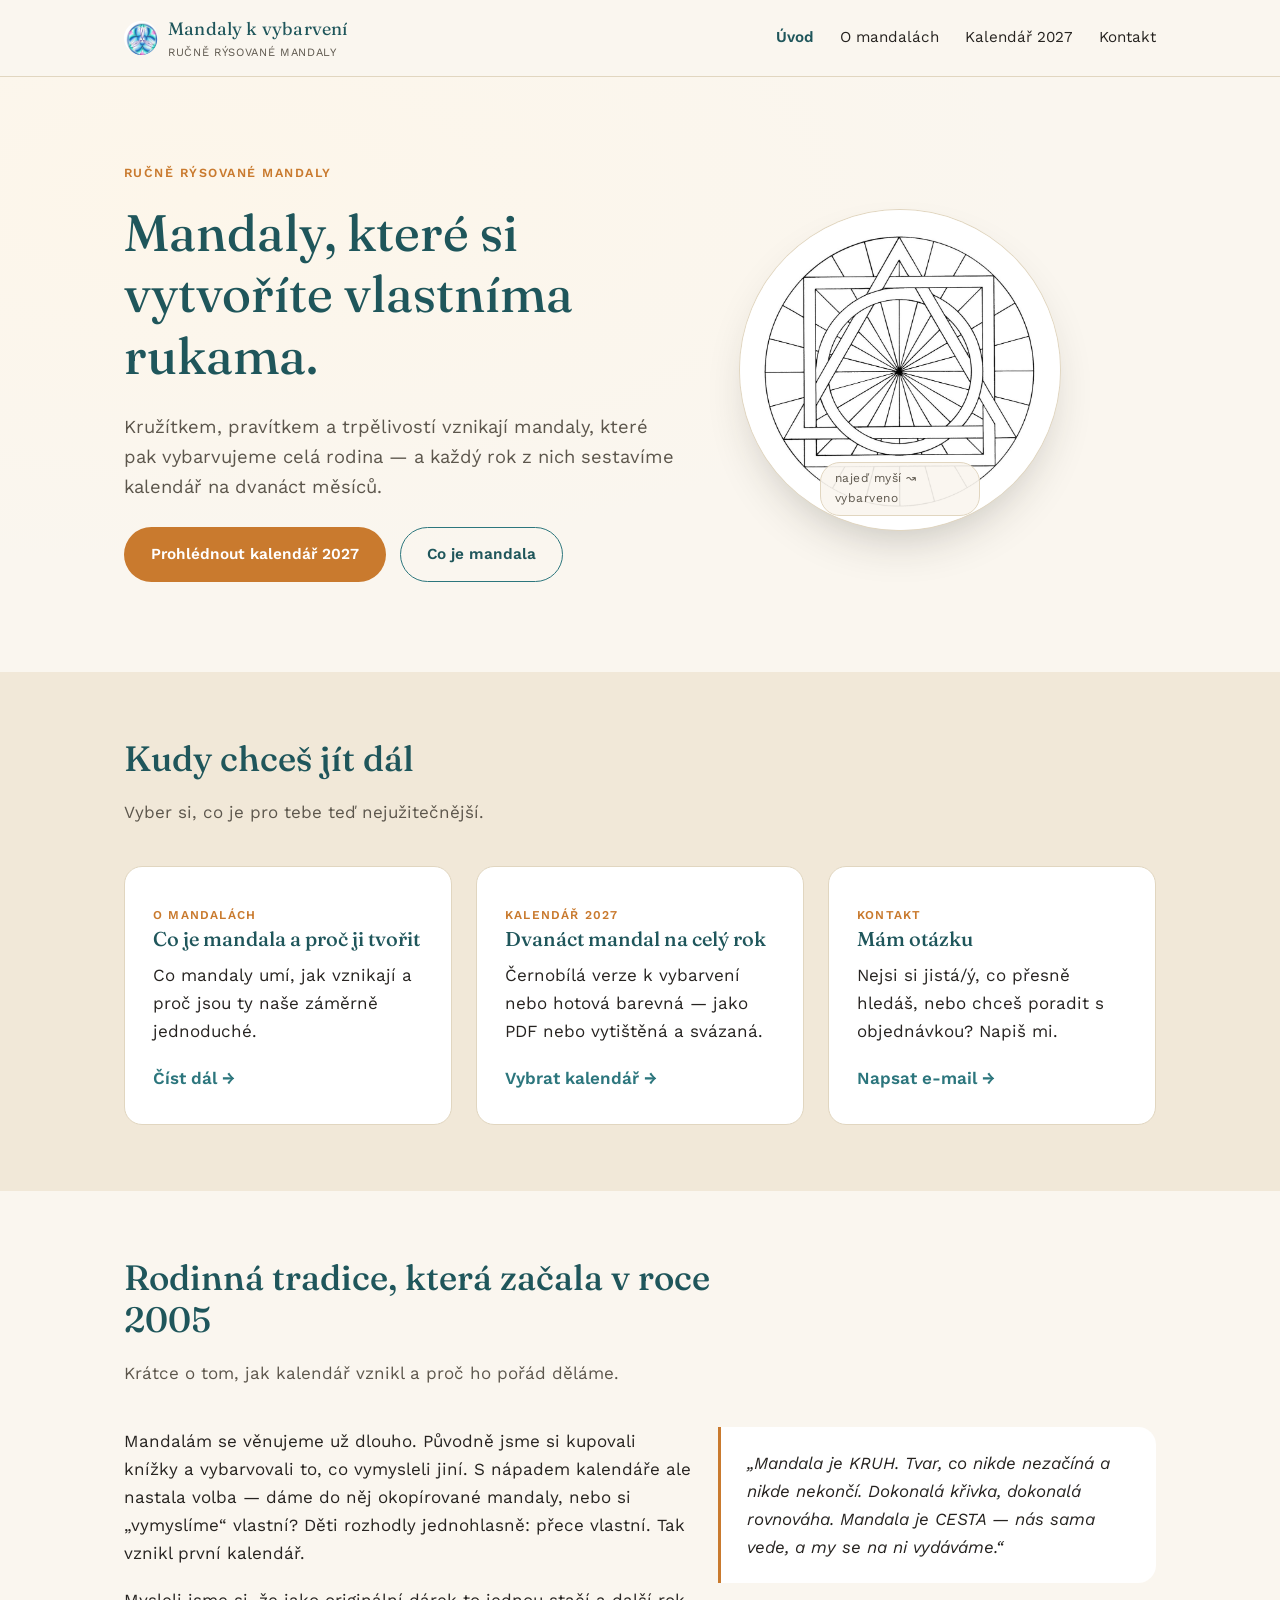
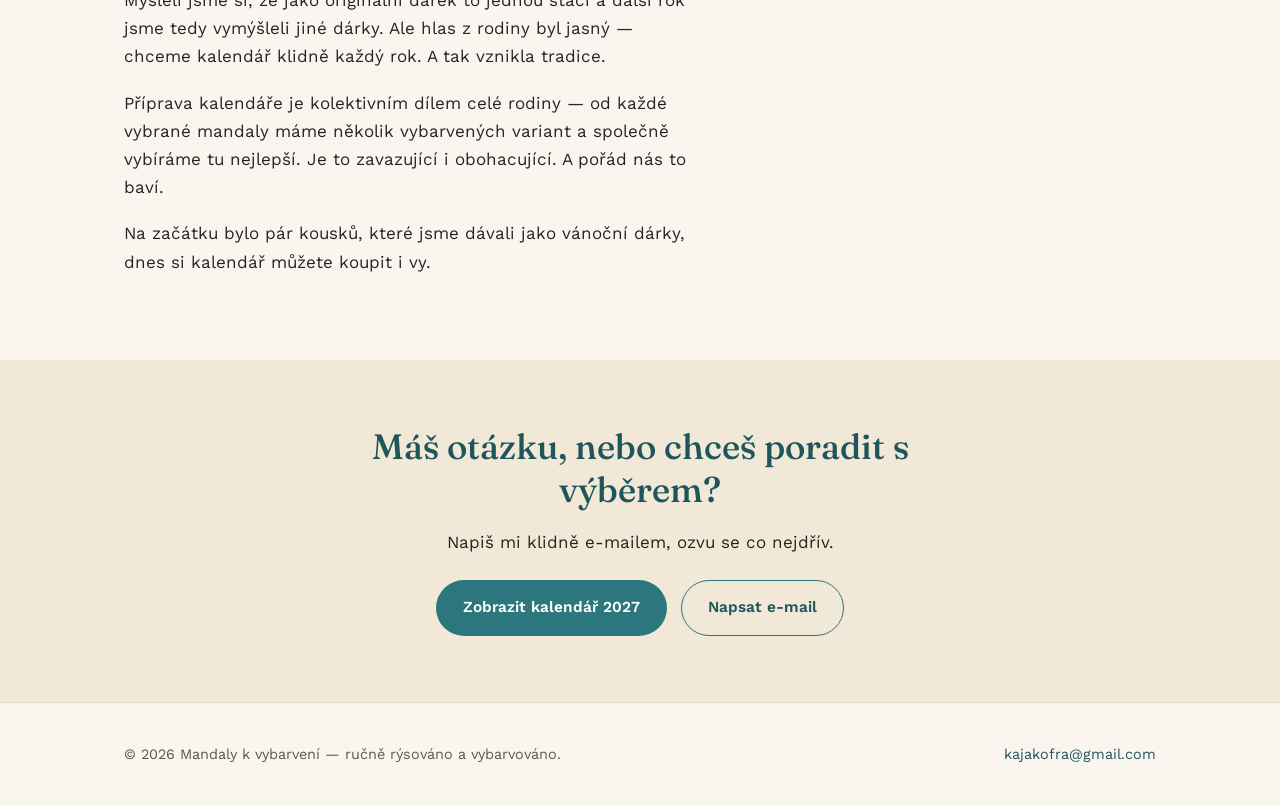
==== index.html @ c277483c "Nahradit logo skutečnou mandalou, upravit text Rodinné tradice Co-Authored-By: Claude Sonnet 5 <nore" ====
<!DOCTYPE html>
<html lang="cs">
<head>
<meta charset="UTF-8">
<meta name="viewport" content="width=device-width, initial-scale=1.0">
<title>Mandaly k vybarvení — ručně rýsované mandaly a kalendář 2027</title>
<meta name="description" content="Ručně rýsované mandaly k vybarvení a rodinný kalendář mandal na rok 2027 — černobílá verze k vybarvení nebo hotová barevná, jako PDF nebo vytištěná.">
<link rel="preconnect" href="https://fonts.googleapis.com">
<link rel="preconnect" href="https://fonts.gstatic.com" crossorigin>
<link href="https://fonts.googleapis.com/css2?family=Fraunces:opsz,wght@9..144,400;9..144,500;9..144,600&family=Work+Sans:wght@400;500;600&display=swap" rel="stylesheet">
<link rel="stylesheet" href="assets/style.css">
</head>
<body>

<header class="site-header">
  <div class="wrap">
    <a class="brand" href="index.html">
      <img class="mark" src="assets/logo-mark.jpg" alt="Mandaly k vybarvení — logo" width="34" height="34">
      <span>
        <span class="brand-name">Mandaly k vybarvení</span>
        <span class="brand-tagline">Ručně rýsované mandaly</span>
      </span>
    </a>
    <button class="nav-toggle" aria-label="Otevřít menu" onclick="document.querySelector('.main-nav').classList.toggle('open')">☰</button>
    <nav class="main-nav">
      <a href="index.html" class="current">Úvod</a>
      <a href="o-mandalach.html">O mandalách</a>
      <a href="kalendar.html">Kalendář 2027</a>
      <a href="index.html#kontakt">Kontakt</a>
    </nav>
  </div>
</header>

<section class="hero">
  <div class="wrap hero-flex">
    <div class="hero-inner">
      <span class="eyebrow">Ručně rýsované mandaly</span>
      <h1>Mandaly, které si vytvoříte vlastníma rukama.</h1>
      <p class="lede">Kružítkem, pravítkem a trpělivostí vznikají mandaly, které pak vybarvujeme celá rodina — a každý rok z nich sestavíme kalendář na dvanáct měsíců.</p>
      <div class="btn-row">
        <a class="btn btn-accent" href="kalendar.html">Prohlédnout kalendář 2027</a>
        <a class="btn btn-ghost" href="o-mandalach.html">Co je mandala</a>
      </div>
    </div>
    <div class="hero-photo">
      <div class="reveal" id="revealHero">
        <img class="bw" src="assets/kalendar/titulka-cernobily.jpg" alt="Mandala — k vybarvení">
        <img class="col" src="assets/kalendar/titulka-barevny.jpg" alt="Mandala — vybarvená">
        <div class="reveal-tag">najeď myší ↝ vybarveno</div>
      </div>
    </div>
  </div>
</section>

<section class="alt">
  <div class="wrap">
    <div class="section-head">
      <h2>Kudy chceš jít dál</h2>
      <p>Vyber si, co je pro tebe teď nejužitečnější.</p>
    </div>
    <div class="path-grid">
      <a class="path-card" href="o-mandalach.html">
        <span class="kicker">O mandalách</span>
        <h3>Co je mandala a proč ji tvořit</h3>
        <p>Co mandaly umí, jak vznikají a proč jsou ty naše záměrně jednoduché.</p>
        <span class="arrow">Číst dál →</span>
      </a>
      <a class="path-card" href="kalendar.html">
        <span class="kicker">Kalendář 2027</span>
        <h3>Dvanáct mandal na celý rok</h3>
        <p>Černobílá verze k vybarvení nebo hotová barevná — jako PDF nebo vytištěná a svázaná.</p>
        <span class="arrow">Vybrat kalendář →</span>
      </a>
      <a class="path-card" href="index.html#kontakt">
        <span class="kicker">Kontakt</span>
        <h3>Mám otázku</h3>
        <p>Nejsi si jistá/ý, co přesně hledáš, nebo chceš poradit s objednávkou? Napiš mi.</p>
        <span class="arrow">Napsat e-mail →</span>
      </a>
    </div>
  </div>
</section>

<section>
  <div class="wrap">
    <div class="section-head">
      <h2>Rodinná tradice, která začala v roce 2005</h2>
      <p>Krátce o tom, jak kalendář vznikl a proč ho pořád děláme.</p>
    </div>
    <div class="grid grid-wide">
      <div>
        <p>Mandalám se věnujeme už dlouho. Původně jsme si kupovali knížky a vybarvovali to, co vymysleli jiní. S nápadem kalendáře ale nastala volba — dáme do něj okopírované mandaly, nebo si „vymyslíme“ vlastní? Děti rozhodly jednohlasně: přece vlastní. Tak vznikl první kalendář.</p>
        <p>Mysleli jsme si, že jako originální dárek to jednou stačí a další rok jsme tedy vymýšleli jiné dárky. Ale hlas z rodiny byl jasný — chceme kalendář klidně každý rok. A tak vznikla tradice.</p>
        <p>Příprava kalendáře je kolektivním dílem celé rodiny — od každé vybrané mandaly máme několik vybarvených variant a společně vybíráme tu nejlepší. Je to zavazující i obohacující. A pořád nás to baví.</p>
        <p>Na začátku bylo pár kousků, které jsme dávali jako vánoční dárky, dnes si kalendář můžete koupit i vy.</p>
      </div>
      <div class="quote">
        <p>„Mandala je KRUH. Tvar, co nikde nezačíná a nikde nekončí. Dokonalá křivka, dokonalá rovnováha. Mandala je CESTA — nás sama vede, a my se na ni vydáváme.“</p>
      </div>
    </div>
  </div>
</section>

<section class="alt" id="kontakt">
  <div class="wrap" style="max-width:640px; text-align:center;">
    <h2>Máš otázku, nebo chceš poradit s výběrem?</h2>
    <p>Napiš mi klidně e-mailem, ozvu se co nejdřív.</p>
    <div class="btn-row" style="justify-content:center;">
      <a class="btn btn-primary" href="kalendar.html">Zobrazit kalendář 2027</a>
      <a class="btn btn-ghost" href="mailto:kajakofra@gmail.com?subject=Dotaz%20ke%20kalend%C3%A1%C5%99i%20mandal">Napsat e-mail</a>
    </div>
  </div>
</section>

<footer>
  <div class="wrap">
    <span>© <span id="year"></span> Mandaly k vybarvení — ručně rýsováno a vybarvováno.</span>
    <span><a href="mailto:kajakofra@gmail.com">kajakofra@gmail.com</a></span>
  </div>
</footer>

<script>
document.getElementById('year').textContent = new Date().getFullYear();
const reveal = document.getElementById('revealHero');
if (reveal) { reveal.addEventListener('click', () => reveal.classList.toggle('on')); }
</script>
</body>
</html>
---- assets/style.css ----
:root {
  --bg: #faf6ef;
  --bg-soft: #f1e8d8;
  --bg-card: #ffffff;
  --ink: #262320;
  --ink-soft: #5c564c;
  --ink-faint: #8a8271;
  --primary: #2c767d;
  --primary-dark: #1f565b;
  --accent: #c97a2e;
  --accent-soft: #ecd6b5;
  --line: #e1d6c0;
  --max: 1080px;
  --radius: 18px;
}

* { box-sizing: border-box; }

html { scroll-behavior: smooth; }

body {
  margin: 0;
  background: var(--bg);
  color: var(--ink);
  font-family: "Work Sans", -apple-system, BlinkMacSystemFont, "Segoe UI", sans-serif;
  font-size: 17px;
  line-height: 1.65;
}

h1, h2, h3, .serif {
  font-family: "Fraunces", Georgia, serif;
  font-weight: 500;
  color: var(--primary-dark);
  line-height: 1.2;
  margin: 0 0 0.5em;
}

h1 { font-size: clamp(2.1rem, 4vw, 3.2rem); font-weight: 460; }
h2 { font-size: clamp(1.6rem, 3vw, 2.2rem); }
h3 { font-size: 1.25rem; }

p { margin: 0 0 1.1em; }

a { color: var(--primary); }

.wrap {
  max-width: var(--max);
  margin: 0 auto;
  padding: 0 24px;
}

/* Header */
.site-header {
  position: sticky;
  top: 0;
  z-index: 50;
  background: var(--bg);
  border-bottom: 1px solid var(--line);
}

.site-header .wrap {
  display: flex;
  align-items: center;
  justify-content: space-between;
  padding-top: 14px;
  padding-bottom: 14px;
  gap: 20px;
}

.brand {
  display: flex;
  align-items: center;
  gap: 10px;
  text-decoration: none;
  color: var(--primary-dark);
}

.brand .mark {
  width: 34px; height: 34px; flex: none;
  border-radius: 50%;
  object-fit: cover;
  display: block;
}

.brand-name {
  font-family: "Fraunces", serif;
  font-size: 1.12rem;
  letter-spacing: 0.01em;
}

.brand-tagline {
  display: block;
  font-family: "Work Sans", sans-serif;
  font-size: 0.7rem;
  letter-spacing: 0.06em;
  text-transform: uppercase;
  color: var(--ink-soft);
}

nav.main-nav { display: flex; align-items: center; gap: 26px; }

nav.main-nav a {
  text-decoration: none;
  color: var(--ink);
  font-size: 0.95rem;
}

nav.main-nav a.current { color: var(--primary-dark); font-weight: 600; }

.nav-toggle {
  display: none;
  background: none;
  border: none;
  font-size: 1.6rem;
  color: var(--primary-dark);
  cursor: pointer;
}

@media (max-width: 760px) {
  nav.main-nav {
    position: fixed;
    top: 0; left: 0; right: 0; bottom: 0;
    background: var(--bg);
    flex-direction: column;
    align-items: flex-start;
    padding: 96px 24px 24px;
    gap: 20px;
    visibility: hidden;
    opacity: 0;
    transition: opacity 0.2s ease;
    border-bottom: 1px solid var(--line);
  }
  nav.main-nav.open { visibility: visible; opacity: 1; }
  .nav-toggle { display: block; }
}

/* Buttons */
.btn {
  display: inline-block;
  padding: 14px 26px;
  border-radius: 999px;
  text-decoration: none;
  font-size: 0.96rem;
  font-weight: 600;
  transition: transform 0.15s ease, box-shadow 0.15s ease, background 0.15s ease;
  border: 1px solid transparent;
  text-align: center;
}

.btn:hover { transform: translateY(-1px); }

.btn-primary { background: var(--primary); color: #fff; }
.btn-primary:hover { background: var(--primary-dark); }

.btn-accent { background: var(--accent); color: #fff; }
.btn-accent:hover { background: #a9611f; }

.btn-ghost {
  background: transparent;
  border-color: var(--primary);
  color: var(--primary-dark);
}

.btn-row { display: flex; flex-wrap: wrap; gap: 14px; margin-top: 24px; }

.btn-small { padding: 9px 18px; font-size: 0.85rem; }

/* Hero */
.hero {
  position: relative;
  padding: 80px 0 90px;
  overflow: hidden;
  background: radial-gradient(ellipse at 15% 20%, #fdf6ea 0%, var(--bg) 55%);
}

.hero-flex {
  position: relative;
  display: flex;
  align-items: center;
  gap: 56px;
}

.hero-inner { flex: 1 1 480px; max-width: 560px; }

.hero-photo { flex: 0 0 auto; width: 320px; }

@media (max-width: 860px) {
  .hero-flex { flex-direction: column-reverse; gap: 36px; }
  .hero-inner { max-width: 100%; }
  .hero-photo { width: 240px; }
}

/* reveal circle: hover swaps black-and-white for colored */
.reveal {
  position: relative;
  aspect-ratio: 1 / 1;
  border-radius: 50%;
  overflow: hidden;
  box-shadow: 0 0 0 1px var(--line), 0 22px 50px -20px rgba(38, 35, 31, 0.3);
  cursor: pointer;
}

.reveal img {
  width: 100%; height: 100%; object-fit: cover;
  position: absolute; inset: 0;
}

.reveal .bw { opacity: 1; transition: opacity 0.7s ease; }
.reveal .col { opacity: 0; transition: opacity 0.7s ease; }
.reveal:hover .bw, .reveal.on .bw { opacity: 0; }
.reveal:hover .col, .reveal.on .col { opacity: 1; }

.reveal-tag {
  position: absolute; bottom: 14px; left: 50%; transform: translateX(-50%);
  background: rgba(250, 246, 239, 0.9);
  border: 1px solid var(--line); border-radius: 20px;
  padding: 6px 14px; font-size: 0.75rem;
  letter-spacing: 0.04em; color: var(--ink-soft);
  pointer-events: none;
}

.eyebrow {
  display: inline-block;
  font-size: 0.78rem;
  letter-spacing: 0.12em;
  text-transform: uppercase;
  color: var(--accent);
  font-weight: 600;
  margin-bottom: 18px;
}

.lede { font-size: 1.15rem; color: var(--ink-soft); max-width: 560px; }

/* Sections */
section { padding: 66px 0; }
section.alt { background: var(--bg-soft); }
.section-head { max-width: 640px; margin-bottom: 40px; }
.section-head p { color: var(--ink-soft); }

hr.rule { border: 0; border-top: 1px solid var(--line); margin: 0; }

/* Cards / grid */
.grid {
  display: grid;
  gap: 24px;
  grid-template-columns: repeat(auto-fit, minmax(230px, 1fr));
}

.card {
  background: var(--bg-card);
  border: 1px solid var(--line);
  border-radius: var(--radius);
  padding: 28px;
}

.card h3 { margin-bottom: 10px; }
.card p:last-child { margin-bottom: 0; }

.grid-2 { grid-template-columns: 1fr 1fr; }
.grid-3 { grid-template-columns: 1fr 1fr 1fr; }
.grid-wide { grid-template-columns: 1.3fr 1fr; align-items: start; }
.grid-story { grid-template-columns: 220px 1fr; gap: 48px; }

@media (max-width: 700px) {
  .grid-2, .grid-3, .grid-wide, .grid-story { grid-template-columns: 1fr; }
}

/* Quotes */
.quote {
  background: var(--bg-card);
  border-left: 3px solid var(--accent);
  border-radius: 0 var(--radius) var(--radius) 0;
  padding: 22px 26px;
}

.quote p { font-style: italic; color: var(--ink); margin-bottom: 0; }

.quote-strip {
  display: grid;
  gap: 18px;
  grid-template-columns: repeat(auto-fit, minmax(240px, 1fr));
}

/* Nav / path cards on landing */
.path-grid {
  display: grid;
  gap: 24px;
  grid-template-columns: repeat(auto-fit, minmax(250px, 1fr));
}

.path-card {
  display: block;
  text-decoration: none;
  color: inherit;
  background: var(--bg-card);
  border: 1px solid var(--line);
  border-radius: var(--radius);
  padding: 32px 28px;
  transition: box-shadow 0.2s ease, transform 0.2s ease;
}

.path-card:hover {
  box-shadow: 0 12px 30px rgba(38, 74, 74, 0.1);
  transform: translateY(-3px);
}

.path-card .kicker {
  font-size: 0.75rem;
  letter-spacing: 0.1em;
  text-transform: uppercase;
  color: var(--accent);
  font-weight: 600;
}

.path-card .arrow { color: var(--primary); font-weight: 600; }

/* Mandala image gallery */
.gallery {
  display: grid;
  gap: 20px;
  grid-template-columns: repeat(auto-fit, minmax(180px, 1fr));
}

.gallery img {
  width: 100%;
  aspect-ratio: 1 / 1;
  object-fit: cover;
  border-radius: var(--radius);
  border: 1px solid var(--line);
  background: #fff;
  display: block;
}

/* Filmstrip: 12-month thumbnail grid */
.filmstrip-head {
  display: flex; justify-content: space-between; align-items: baseline;
  margin-bottom: 22px; flex-wrap: wrap; gap: 8px;
}

.filmstrip {
  display: grid;
  grid-template-columns: repeat(6, 1fr);
  gap: 14px;
}

@media (max-width: 860px) { .filmstrip { grid-template-columns: repeat(3, 1fr); } }
@media (max-width: 500px) { .filmstrip { grid-template-columns: repeat(2, 1fr); } }

.film-card {
  background: var(--bg-card);
  border: 1px solid var(--line);
  border-radius: 8px;
  overflow: hidden;
}

.film-card img {
  width: 100%;
  aspect-ratio: 1 / 1;
  object-fit: cover;
  object-position: top;
  display: block;
}

.film-cap {
  display: flex; justify-content: space-between;
  padding: 8px 10px; font-size: 0.72rem;
  color: var(--ink-soft); letter-spacing: 0.02em;
}

/* Product / pricing cards */
.products {
  display: grid;
  gap: 20px;
  grid-template-columns: repeat(auto-fit, minmax(260px, 1fr));
}

.product-card {
  background: var(--bg-card);
  border: 1px solid var(--line);
  border-radius: var(--radius);
  padding: 26px 26px 24px;
  display: flex; flex-direction: column; gap: 14px;
}

.product-top { display: flex; justify-content: space-between; align-items: flex-start; gap: 10px; }

.tag {
  font-size: 0.68rem; letter-spacing: 0.06em; text-transform: uppercase;
  padding: 4px 10px; border-radius: 20px; white-space: nowrap;
  background: rgba(44, 118, 125, 0.12); color: var(--primary-dark);
  font-weight: 600;
}

.product-card .desc { color: var(--ink-soft); font-size: 0.92rem; flex: 1; }

.priceline {
  display: flex; align-items: baseline; gap: 8px;
  padding-top: 10px; border-top: 1px solid var(--line);
}

.priceline .price { font-size: 1.5rem; font-family: "Fraunces", serif; color: var(--ink); }
.priceline .priceunit { font-size: 0.78rem; color: var(--ink-faint); }

.btn-pair { display: flex; flex-direction: column; gap: 8px; }
.btn-pair .btn {
  display: flex; flex-direction: column; align-items: flex-start; gap: 2px;
  padding: 10px 18px; border-radius: 12px;
}
.btn-sub { font-size: 0.72rem; font-weight: 400; opacity: 0.85; }

/* Steps */
.steps {
  display: grid;
  grid-template-columns: repeat(3, 1fr);
  gap: 24px;
}

@media (max-width: 760px) { .steps { grid-template-columns: 1fr; } }

.step { border-top: 2px solid var(--primary); padding-top: 14px; }
.step .stepnum { font-size: 0.8rem; color: var(--primary); margin-bottom: 8px; font-weight: 600; letter-spacing: 0.04em; }
.step h4 { font-family: "Fraunces", serif; font-weight: 500; font-size: 1.1rem; margin-bottom: 6px; color: var(--primary-dark); }
.step p { color: var(--ink-soft); font-size: 0.92rem; margin: 0; }

/* FAQ */
.faq-item { border-bottom: 1px solid var(--line); }
.faq-item summary {
  width: 100%; list-style: none; cursor: pointer;
  padding: 18px 0; display: flex; justify-content: space-between; align-items: center; gap: 16px;
  font-family: "Work Sans", sans-serif; font-size: 1rem; font-weight: 600; color: var(--ink);
}
.faq-item summary::-webkit-details-marker { display: none; }
.faq-item .plus { color: var(--primary); font-size: 1.2rem; flex: none; transition: transform 0.2s ease; }
.faq-item[open] .plus { transform: rotate(45deg); }
.faq-a { padding: 0 0 20px; color: var(--ink-soft); font-size: 0.92rem; max-width: 64ch; }

/* Footer */
footer {
  border-top: 1px solid var(--line);
  padding: 40px 0;
  color: var(--ink-soft);
  font-size: 0.9rem;
}

footer .wrap {
  display: flex;
  flex-wrap: wrap;
  gap: 16px;
  justify-content: space-between;
  align-items: center;
}

footer a { color: var(--primary-dark); text-decoration: none; }
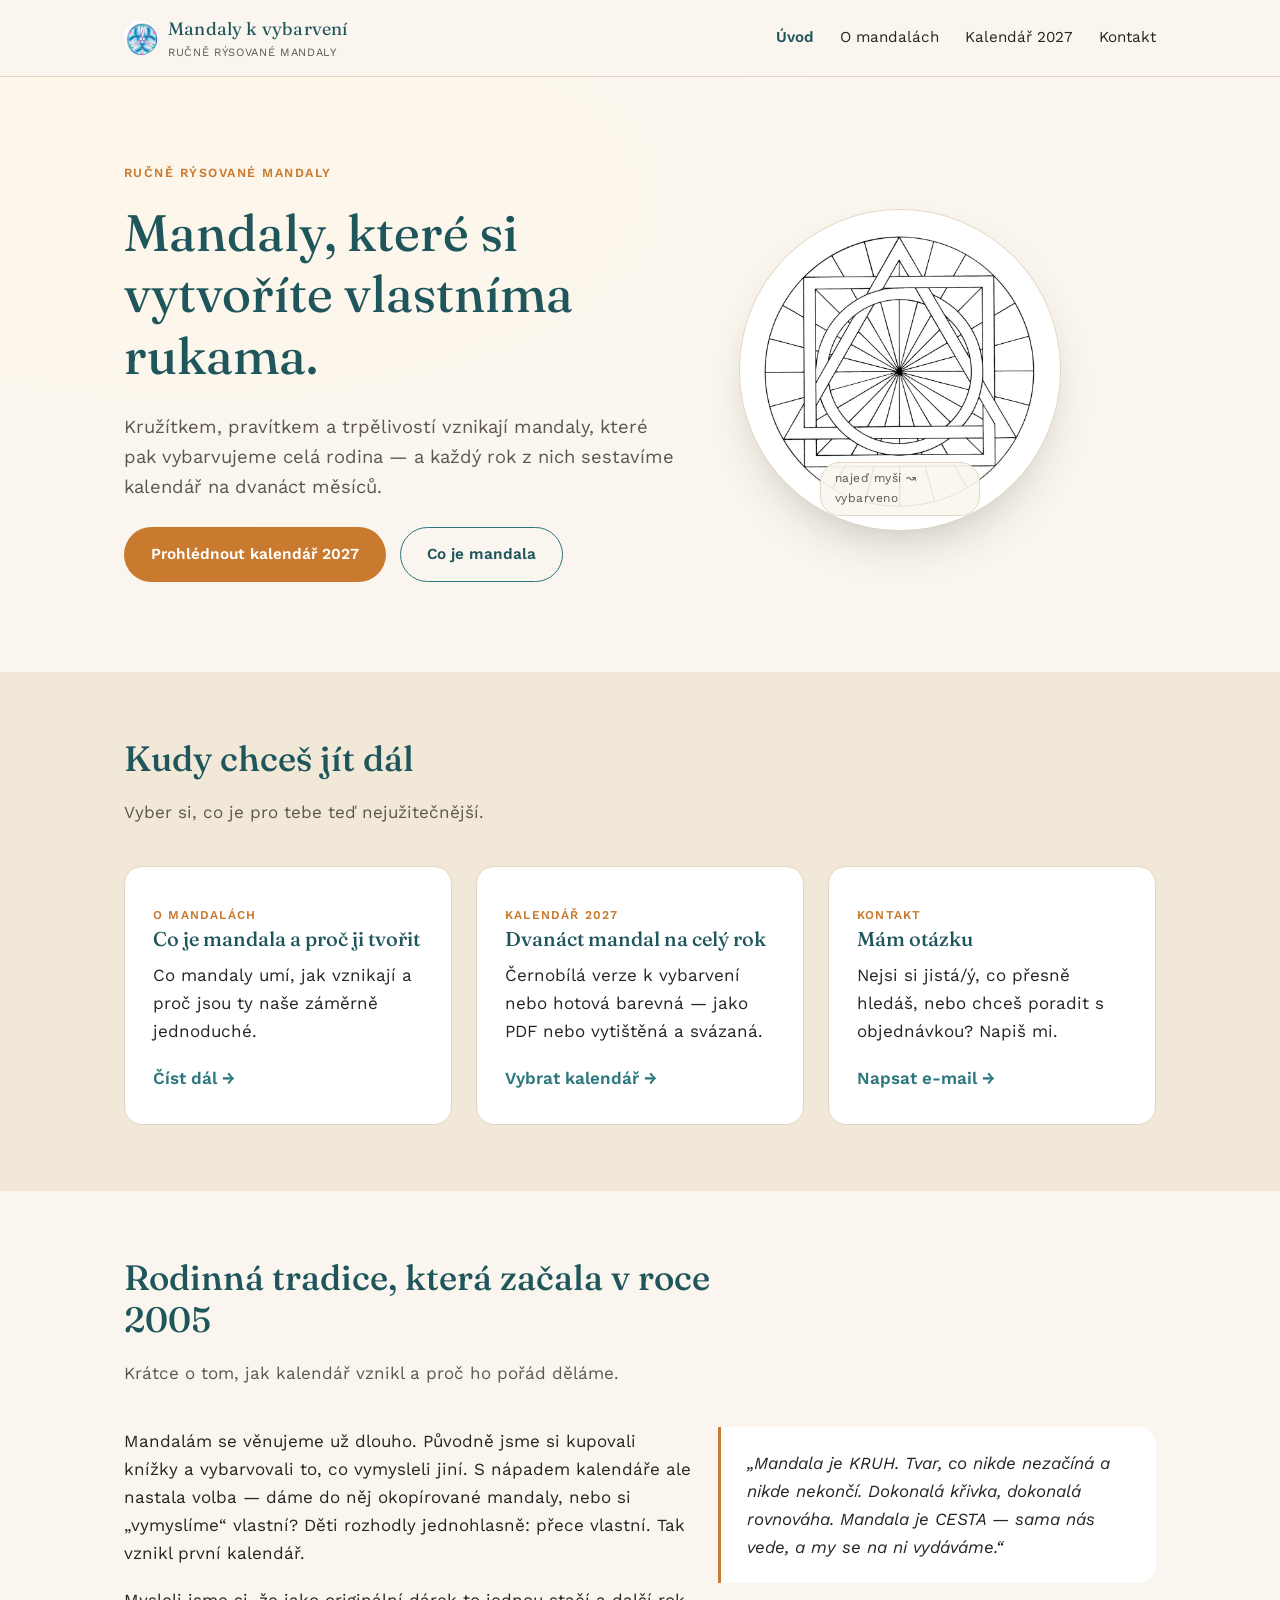
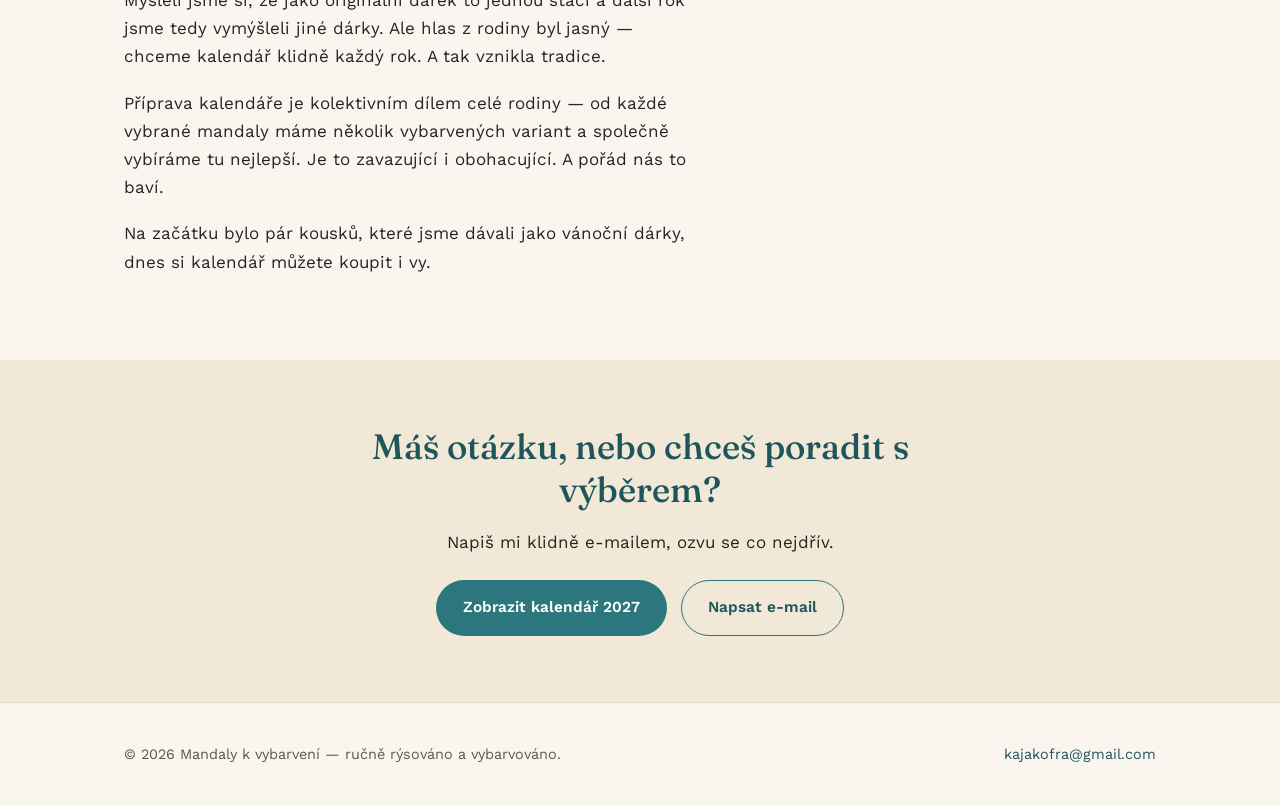
==== commit b1b7a15e: "Drobné textové úpravy: pořadí slov v citátu, formulace o dětech Co-Authored-By: Claude Sonnet 5 <nor" ====
--- a/index.html
+++ b/index.html
@@ -95,7 +95,7 @@
         <p>Na začátku bylo pár kousků, které jsme dávali jako vánoční dárky, dnes si kalendář můžete koupit i vy.</p>
       </div>
       <div class="quote">
-        <p>„Mandala je KRUH. Tvar, co nikde nezačíná a nikde nekončí. Dokonalá křivka, dokonalá rovnováha. Mandala je CESTA — nás sama vede, a my se na ni vydáváme.“</p>
+        <p>„Mandala je KRUH. Tvar, co nikde nezačíná a nikde nekončí. Dokonalá křivka, dokonalá rovnováha. Mandala je CESTA — sama nás vede, a my se na ni vydáváme.“</p>
       </div>
     </div>
   </div>
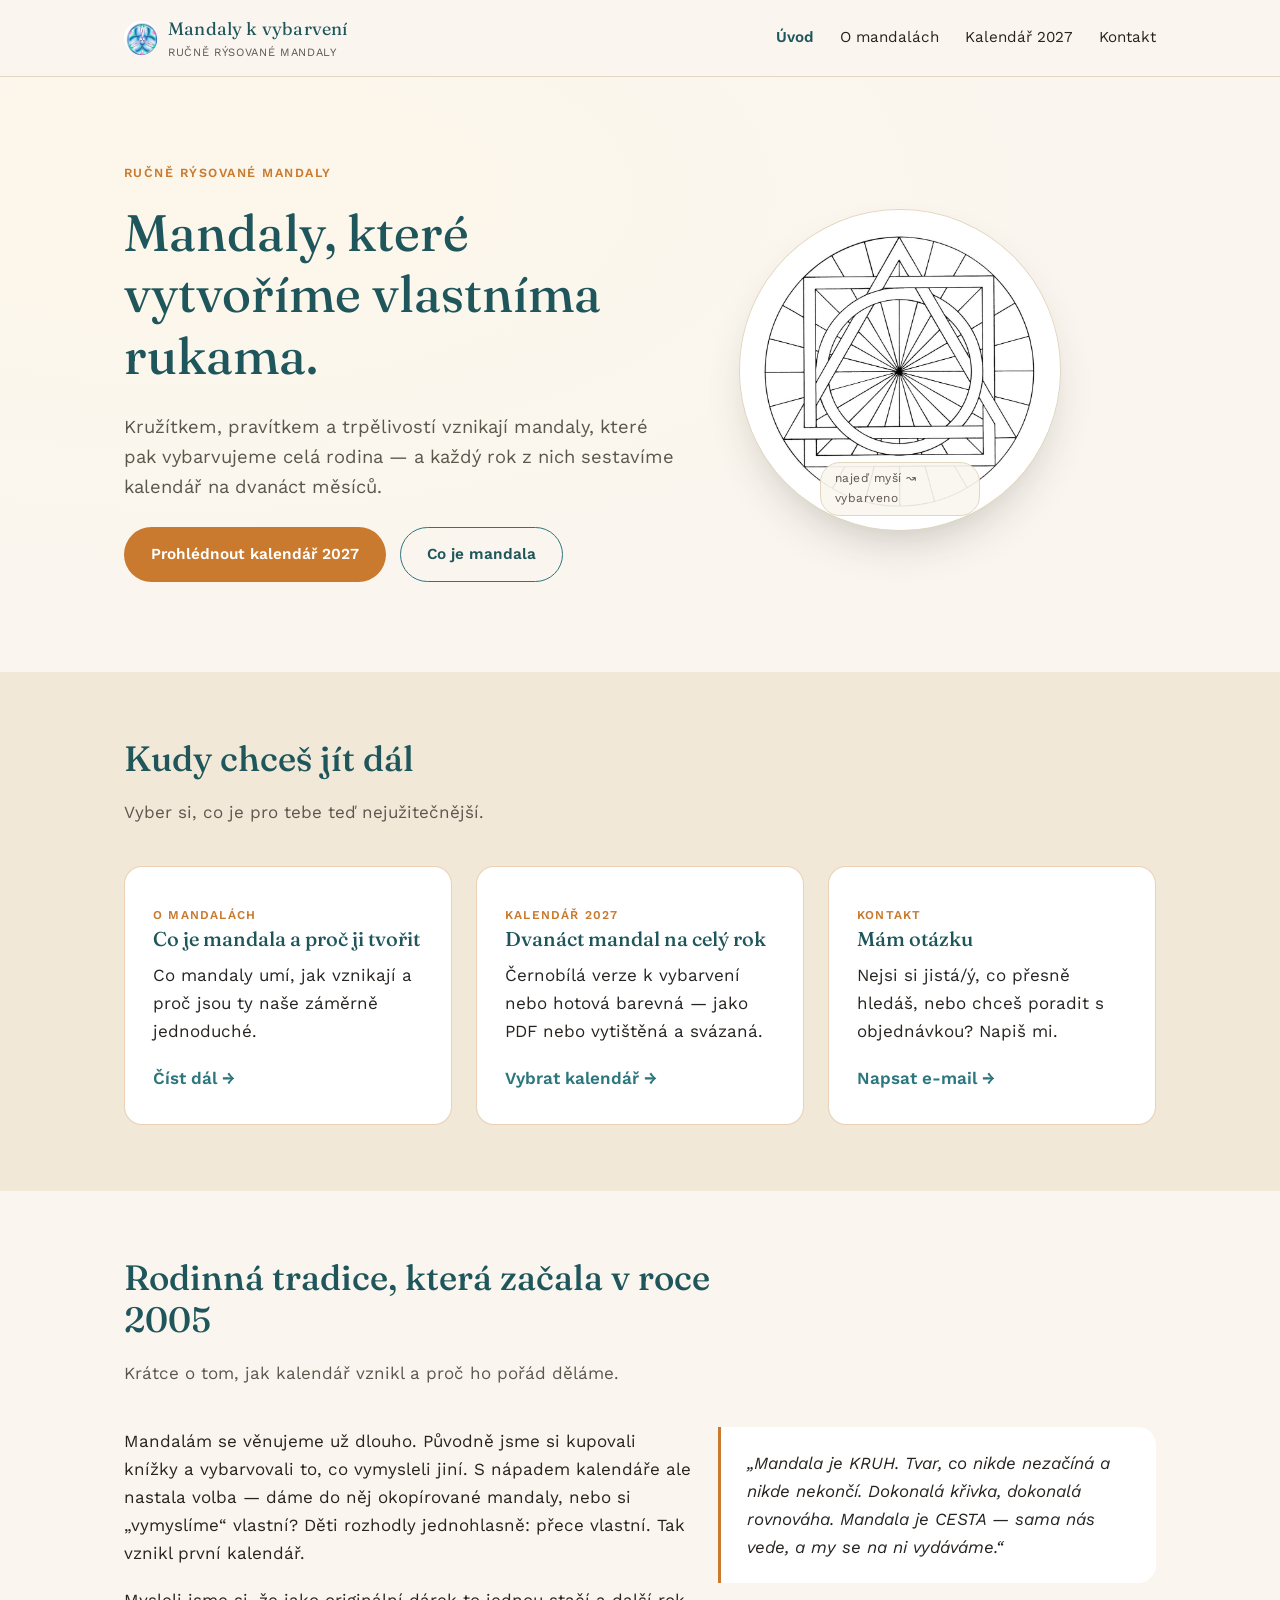
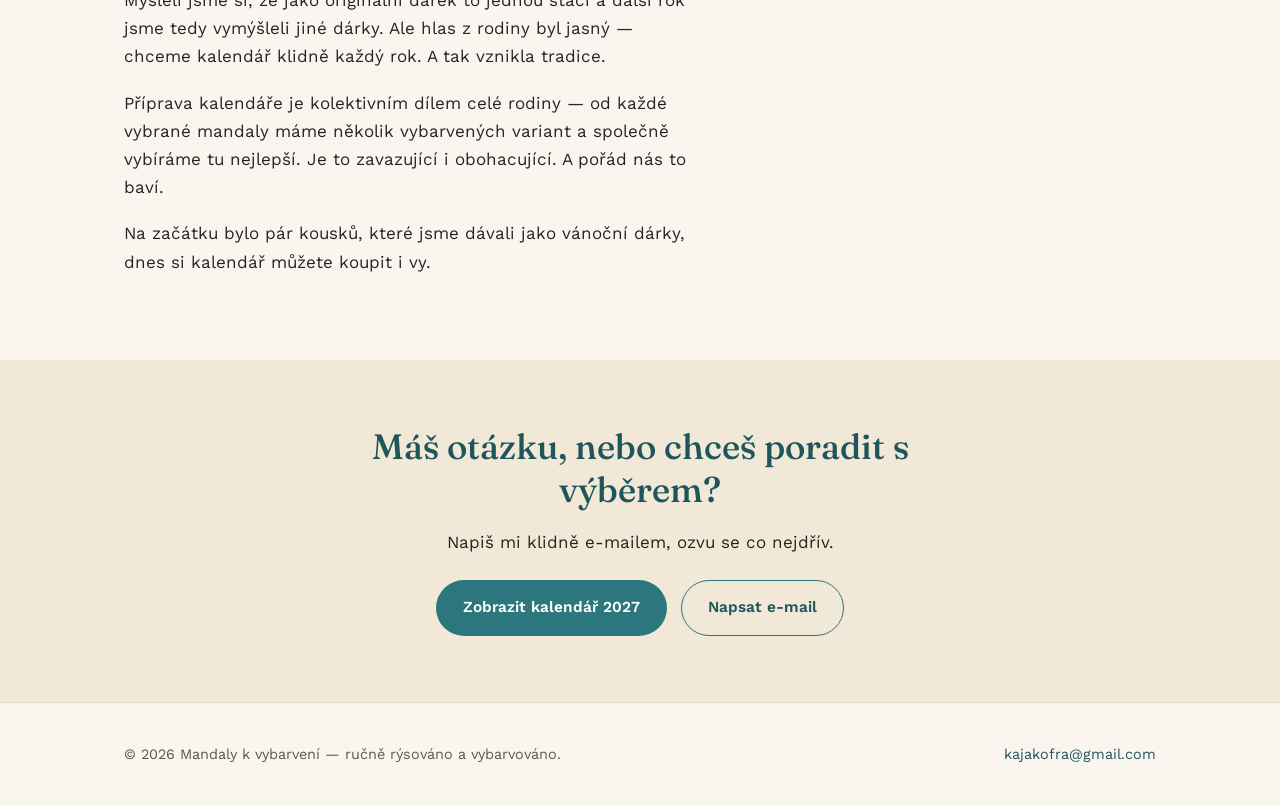
==== commit 89825700: "Upravit titulek na úvodní stránce Co-Authored-By: Claude Sonnet 5 <noreply@anthropic.com>" ====
--- a/index.html
+++ b/index.html
@@ -35,7 +35,7 @@
   <div class="wrap hero-flex">
     <div class="hero-inner">
       <span class="eyebrow">Ručně rýsované mandaly</span>
-      <h1>Mandaly, které si vytvoříte vlastníma rukama.</h1>
+      <h1>Mandaly, které vytvoříme vlastníma rukama.</h1>
       <p class="lede">Kružítkem, pravítkem a trpělivostí vznikají mandaly, které pak vybarvujeme celá rodina — a každý rok z nich sestavíme kalendář na dvanáct měsíců.</p>
       <div class="btn-row">
         <a class="btn btn-accent" href="kalendar.html">Prohlédnout kalendář 2027</a>
--- a/assets/style.css
+++ b/assets/style.css
@@ -10,6 +10,7 @@
   --accent: #c97a2e;
   --accent-soft: #ecd6b5;
   --line: #e1d6c0;
+  --line-accent: rgba(201, 122, 46, 0.35);
   --max: 1080px;
   --radius: 18px;
 }
@@ -248,7 +249,7 @@
 
 .card {
   background: var(--bg-card);
-  border: 1px solid var(--line);
+  border: 1px solid var(--line-accent);
   border-radius: var(--radius);
   padding: 28px;
 }
@@ -260,9 +261,19 @@
 .grid-3 { grid-template-columns: 1fr 1fr 1fr; }
 .grid-wide { grid-template-columns: 1.3fr 1fr; align-items: start; }
 .grid-story { grid-template-columns: 220px 1fr; gap: 48px; }
+.grid-about { grid-template-columns: 240px 1fr; gap: 36px; align-items: center; }
 
 @media (max-width: 700px) {
-  .grid-2, .grid-3, .grid-wide, .grid-story { grid-template-columns: 1fr; }
+  .grid-2, .grid-3, .grid-wide, .grid-story, .grid-about { grid-template-columns: 1fr; }
+}
+
+.about-photo {
+  width: 100%;
+  aspect-ratio: 1 / 1;
+  object-fit: cover;
+  border-radius: var(--radius);
+  box-shadow: 0 18px 40px rgba(38, 35, 31, 0.18);
+  display: block;
 }
 
 /* Quotes */
@@ -293,7 +304,7 @@
   text-decoration: none;
   color: inherit;
   background: var(--bg-card);
-  border: 1px solid var(--line);
+  border: 1px solid var(--line-accent);
   border-radius: var(--radius);
   padding: 32px 28px;
   transition: box-shadow 0.2s ease, transform 0.2s ease;
@@ -326,7 +337,7 @@
   aspect-ratio: 1 / 1;
   object-fit: cover;
   border-radius: var(--radius);
-  border: 1px solid var(--line);
+  border: 1px solid var(--line-accent);
   background: #fff;
   display: block;
 }
@@ -348,7 +359,7 @@
 
 .film-card {
   background: var(--bg-card);
-  border: 1px solid var(--line);
+  border: 1px solid var(--line-accent);
   border-radius: 8px;
   overflow: hidden;
 }
@@ -371,12 +382,16 @@
 .products {
   display: grid;
   gap: 20px;
-  grid-template-columns: repeat(auto-fit, minmax(260px, 1fr));
+  grid-template-columns: repeat(2, 1fr);
+}
+
+@media (max-width: 700px) {
+  .products { grid-template-columns: 1fr; }
 }
 
 .product-card {
   background: var(--bg-card);
-  border: 1px solid var(--line);
+  border: 1px solid var(--line-accent);
   border-radius: var(--radius);
   padding: 26px 26px 24px;
   display: flex; flex-direction: column; gap: 14px;
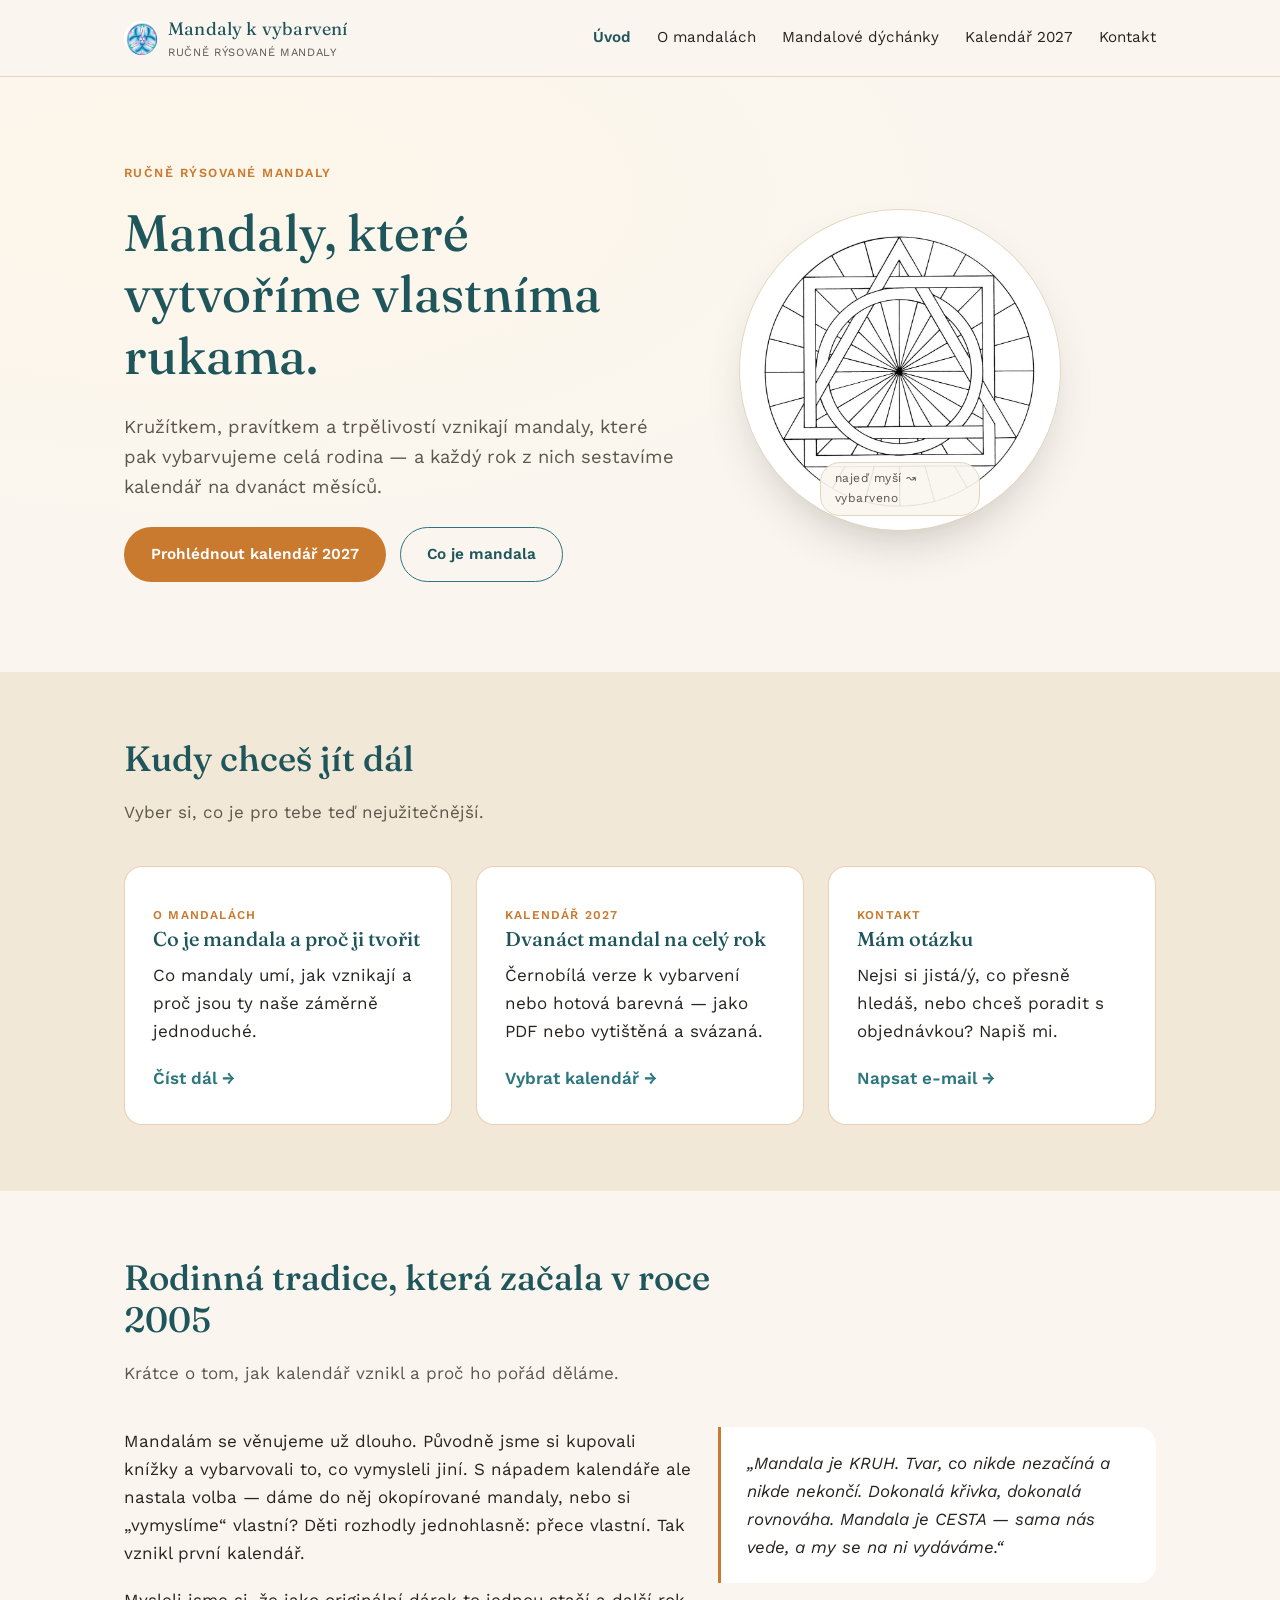
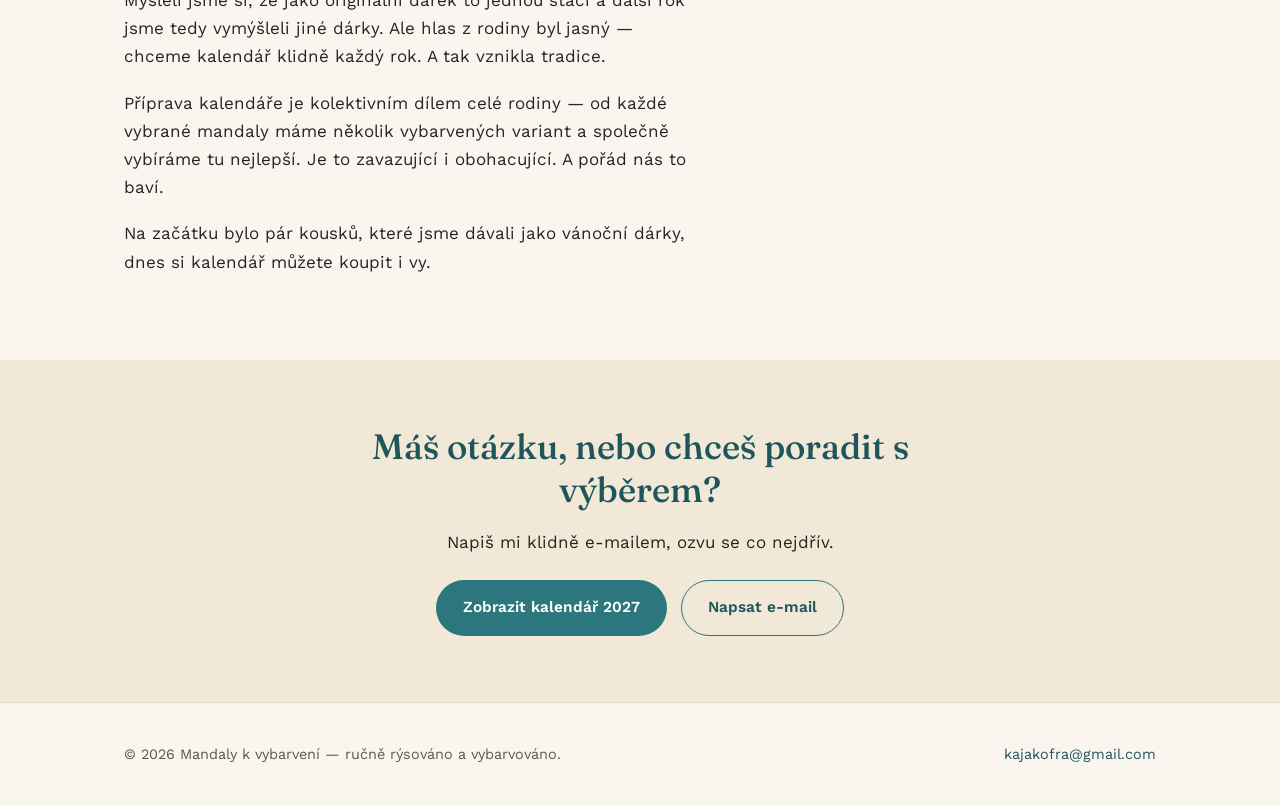
==== commit 91b12a10: "Přidat stránku Mandalové dýchánky s fotogalerií a termínem setkání - nová stránka dychanky.html (tex" ====
--- a/index.html
+++ b/index.html
@@ -25,6 +25,7 @@
     <nav class="main-nav">
       <a href="index.html" class="current">Úvod</a>
       <a href="o-mandalach.html">O mandalách</a>
+      <a href="dychanky.html">Mandalové dýchánky</a>
       <a href="kalendar.html">Kalendář 2027</a>
       <a href="index.html#kontakt">Kontakt</a>
     </nav>
--- a/assets/style.css
+++ b/assets/style.css
@@ -117,7 +117,7 @@
   cursor: pointer;
 }
 
-@media (max-width: 760px) {
+@media (max-width: 980px) {
   nav.main-nav {
     position: fixed;
     top: 0; left: 0; right: 0; bottom: 0;
@@ -276,6 +276,68 @@
   display: block;
 }
 
+/* Event card (Mandalové dýchánky) */
+.hero-photo.wide { width: 400px; }
+.hero-photo.wide img {
+  width: 100%;
+  height: auto;
+  aspect-ratio: 3 / 2;
+  object-fit: cover;
+  border-radius: var(--radius);
+  box-shadow: 0 18px 40px rgba(38, 35, 31, 0.18);
+  display: block;
+}
+@media (max-width: 860px) { .hero-photo.wide { width: 100%; max-width: 420px; } }
+
+.event {
+  background: var(--bg-card);
+  border: 1px solid var(--line-accent);
+  border-radius: var(--radius);
+  padding: 34px 34px 30px;
+}
+
+.event h2 { margin-bottom: 22px; }
+
+.event-facts {
+  display: grid;
+  gap: 24px;
+  grid-template-columns: repeat(3, 1fr);
+}
+
+.event-facts .label {
+  display: block;
+  font-size: 0.75rem;
+  letter-spacing: 0.1em;
+  text-transform: uppercase;
+  color: var(--accent);
+  font-weight: 600;
+  margin-bottom: 6px;
+}
+
+.event-facts p { margin: 0; }
+.event-facts a { font-size: 0.9rem; }
+
+@media (max-width: 700px) {
+  .event { padding: 26px 22px; }
+  .event-facts { grid-template-columns: 1fr; gap: 18px; }
+}
+
+/* Photo wall (masonry columns keep each photo's own proportions) */
+.photo-wall { column-count: 3; column-gap: 14px; }
+
+.photo-wall img {
+  width: 100%;
+  height: auto;
+  display: block;
+  margin: 0 0 14px;
+  break-inside: avoid;
+  border-radius: 12px;
+  border: 1px solid var(--line-accent);
+  background: #fff;
+}
+
+@media (max-width: 860px) { .photo-wall { column-count: 2; } }
+
 /* Quotes */
 .quote {
   background: var(--bg-card);
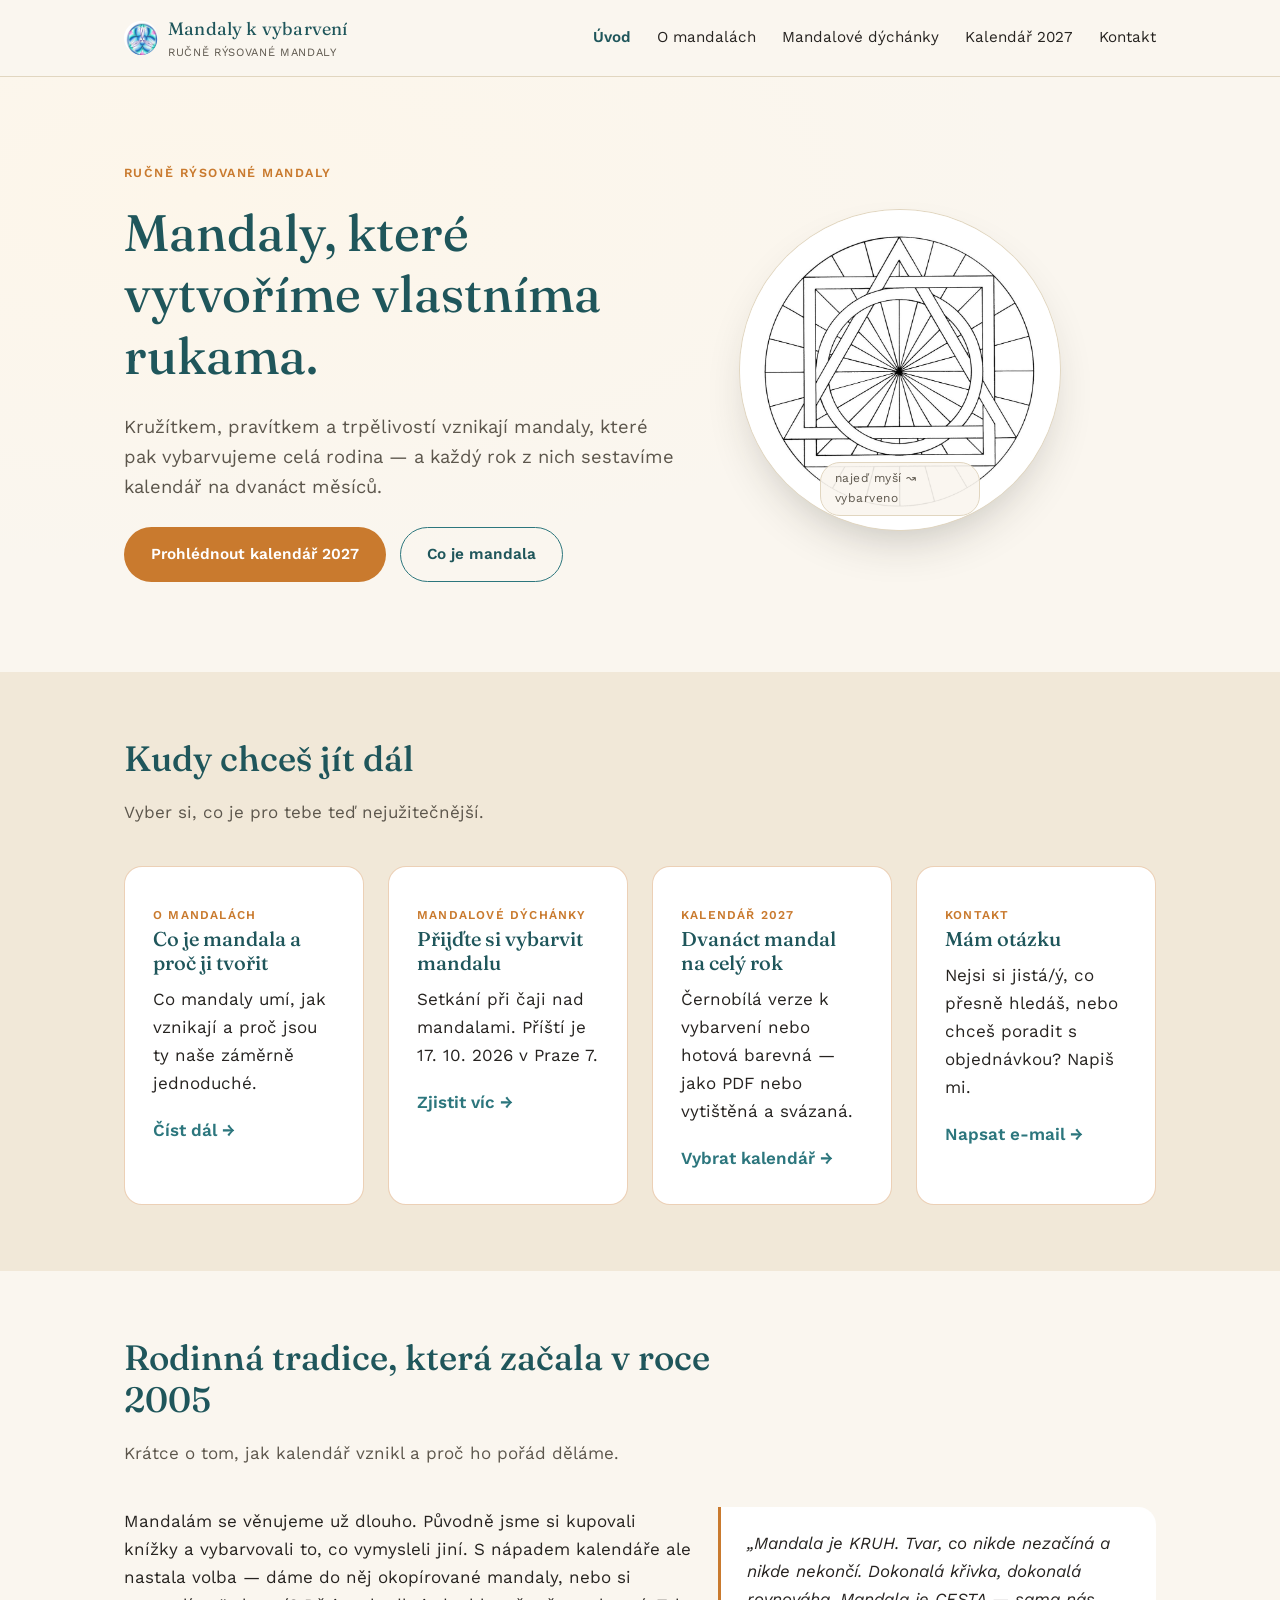
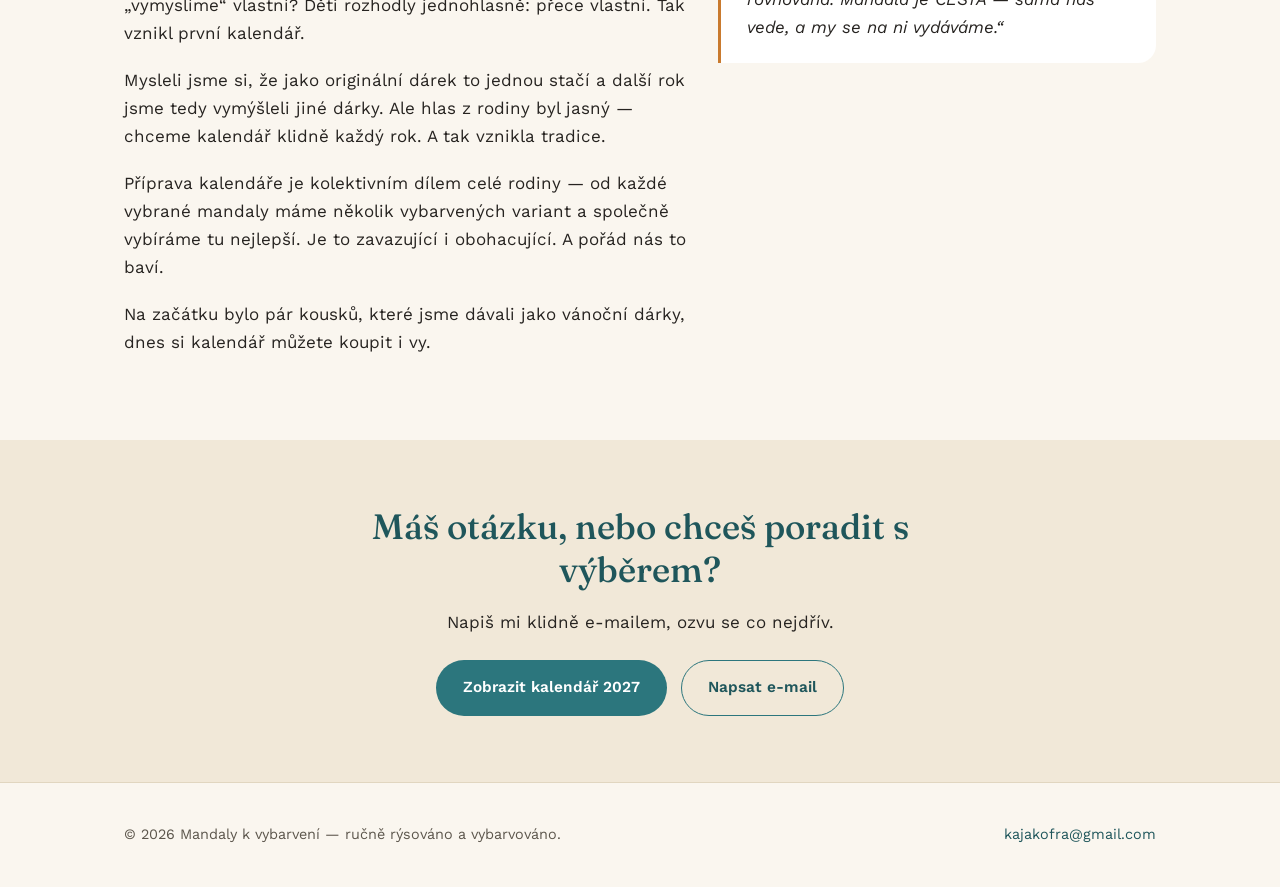
==== commit 4692a0a6: "Vyřadit skleněné mandaly z galerie, přidat kartu Mandalové dýchánky na úvodní stránku Co-Authored-By" ====
--- a/index.html
+++ b/index.html
@@ -66,6 +66,12 @@
         <p>Co mandaly umí, jak vznikají a proč jsou ty naše záměrně jednoduché.</p>
         <span class="arrow">Číst dál →</span>
       </a>
+      <a class="path-card" href="dychanky.html">
+        <span class="kicker">Mandalové dýchánky</span>
+        <h3>Přijďte si vybarvit mandalu</h3>
+        <p>Setkání při čaji nad mandalami. Příští je 17. 10. 2026 v Praze 7.</p>
+        <span class="arrow">Zjistit víc →</span>
+      </a>
       <a class="path-card" href="kalendar.html">
         <span class="kicker">Kalendář 2027</span>
         <h3>Dvanáct mandal na celý rok</h3>
--- a/assets/style.css
+++ b/assets/style.css
@@ -358,8 +358,11 @@
 .path-grid {
   display: grid;
   gap: 24px;
-  grid-template-columns: repeat(auto-fit, minmax(250px, 1fr));
-}
+  grid-template-columns: repeat(4, 1fr);
+}
+
+@media (max-width: 1040px) { .path-grid { grid-template-columns: repeat(2, 1fr); } }
+@media (max-width: 560px) { .path-grid { grid-template-columns: 1fr; } }
 
 .path-card {
   display: block;
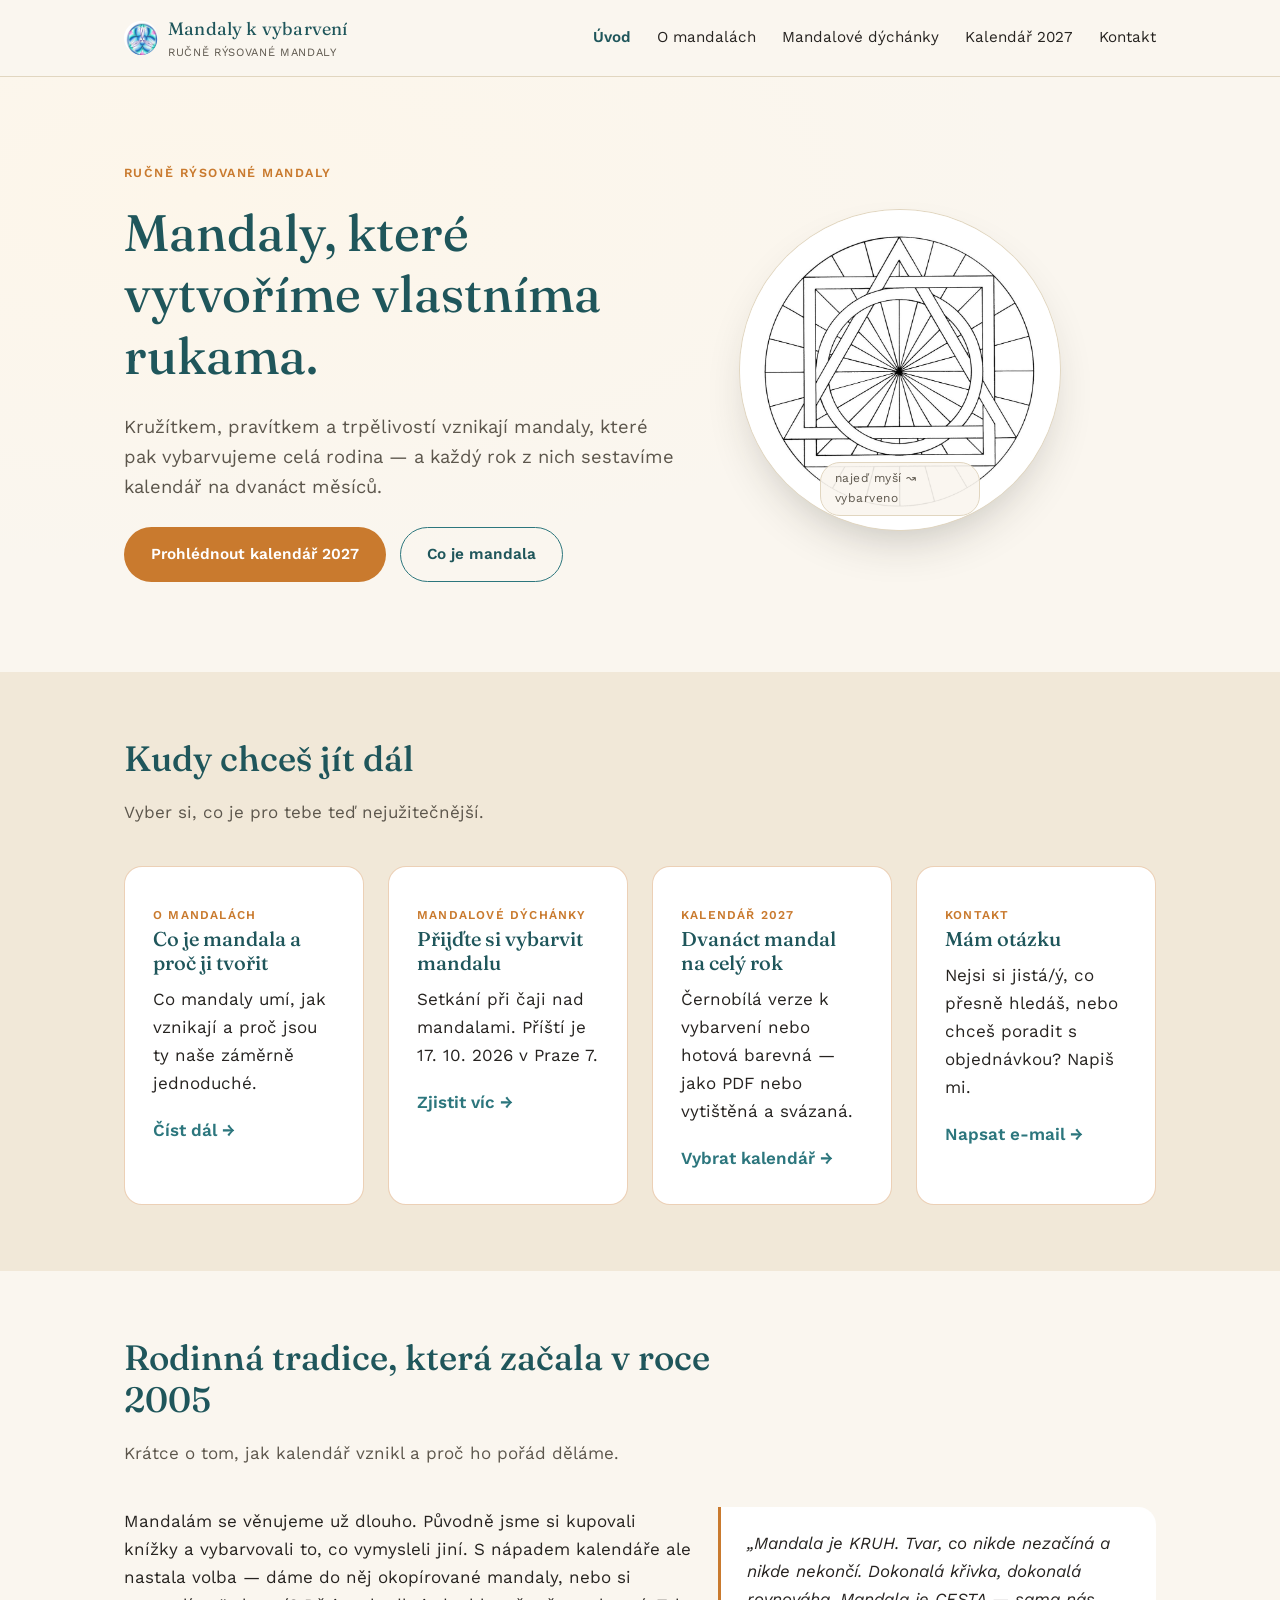
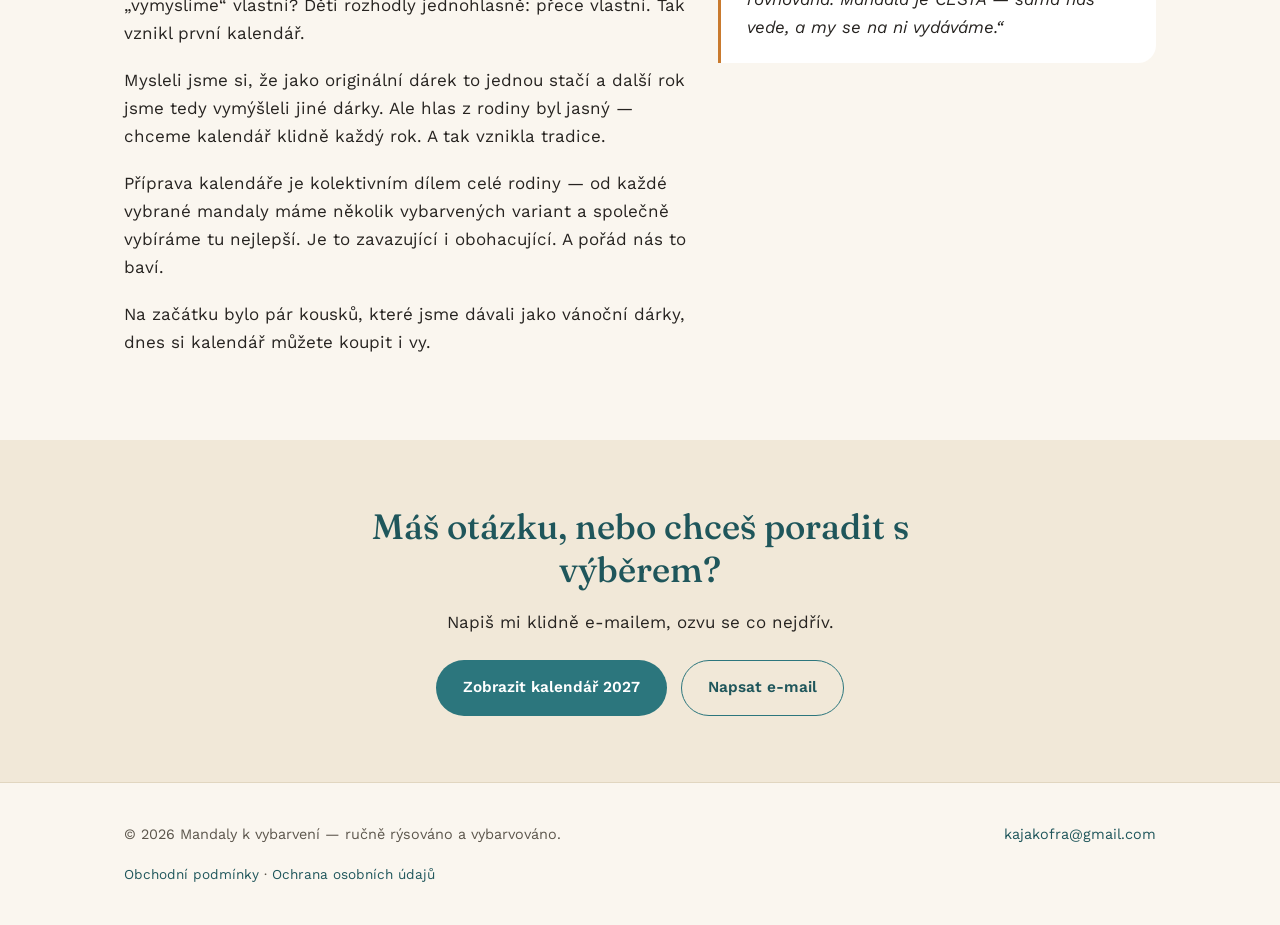
==== commit a833d84b: "Přidat obchodní podmínky a zásady ochrany osobních údajů, odkazy v patičce Co-Authored-By: Claude So" ====
--- a/index.html
+++ b/index.html
@@ -123,6 +123,7 @@
   <div class="wrap">
     <span>© <span id="year"></span> Mandaly k vybarvení — ručně rýsováno a vybarvováno.</span>
     <span><a href="mailto:kajakofra@gmail.com">kajakofra@gmail.com</a></span>
+    <span class="footer-legal"><a href="obchodni-podminky.html">Obchodní podmínky</a> · <a href="ochrana-udaju.html">Ochrana osobních údajů</a></span>
   </div>
 </footer>
 
--- a/assets/style.css
+++ b/assets/style.css
@@ -338,6 +338,31 @@
 
 @media (max-width: 860px) { .photo-wall { column-count: 2; } }
 
+/* Legal pages (obchodní podmínky, ochrana údajů) */
+.legal p, .legal li { color: var(--ink); }
+.legal h2.clause-h { font-size: 1.25rem; margin: 2.2em 0 0.7em; display: flex; gap: 14px; }
+.legal .num { color: var(--accent); font-weight: 600; flex: none; width: 3.2rem; font-family: "Work Sans", sans-serif; font-size: 0.95rem; }
+.legal h2.clause-h .num { font-size: 1.1rem; }
+.legal h3 { font-size: 1.05rem; margin: 1.6em 0 0.5em; font-family: "Work Sans", sans-serif; font-weight: 600; }
+.legal h3.clause-sub { display: flex; gap: 14px; }
+.legal .clause { display: flex; gap: 14px; margin: 0 0 0.9em; }
+.legal .clause > div { flex: 1; min-width: 0; }
+.legal .clause.l2 { margin-left: calc(3.2rem + 14px); }
+.legal ul { margin: 0 0 1.1em calc(3.2rem + 14px); padding-left: 1.1em; }
+.legal li { margin-bottom: 0.45em; }
+.legal > p, .legal > h3 { margin-left: calc(3.2rem + 14px); }
+.table-wrap { overflow-x: auto; margin: 0 0 1.4em; }
+.legal table { border-collapse: collapse; width: 100%; font-size: 0.92rem; background: var(--bg-card); }
+.legal th, .legal td { border: 1px solid var(--line-accent); padding: 10px 12px; text-align: left; vertical-align: top; }
+.legal th { background: var(--bg-soft); font-weight: 600; }
+.footer-legal { flex: 1 0 100%; font-size: 0.85rem; }
+@media (max-width: 700px) {
+  .legal .num { width: 2.6rem; }
+  .legal .clause.l2 { margin-left: calc(2.6rem + 14px); }
+  .legal > p, .legal > h3 { margin-left: 0; }
+  .legal ul { margin-left: 1em; }
+}
+
 /* Quotes */
 .quote {
   background: var(--bg-card);
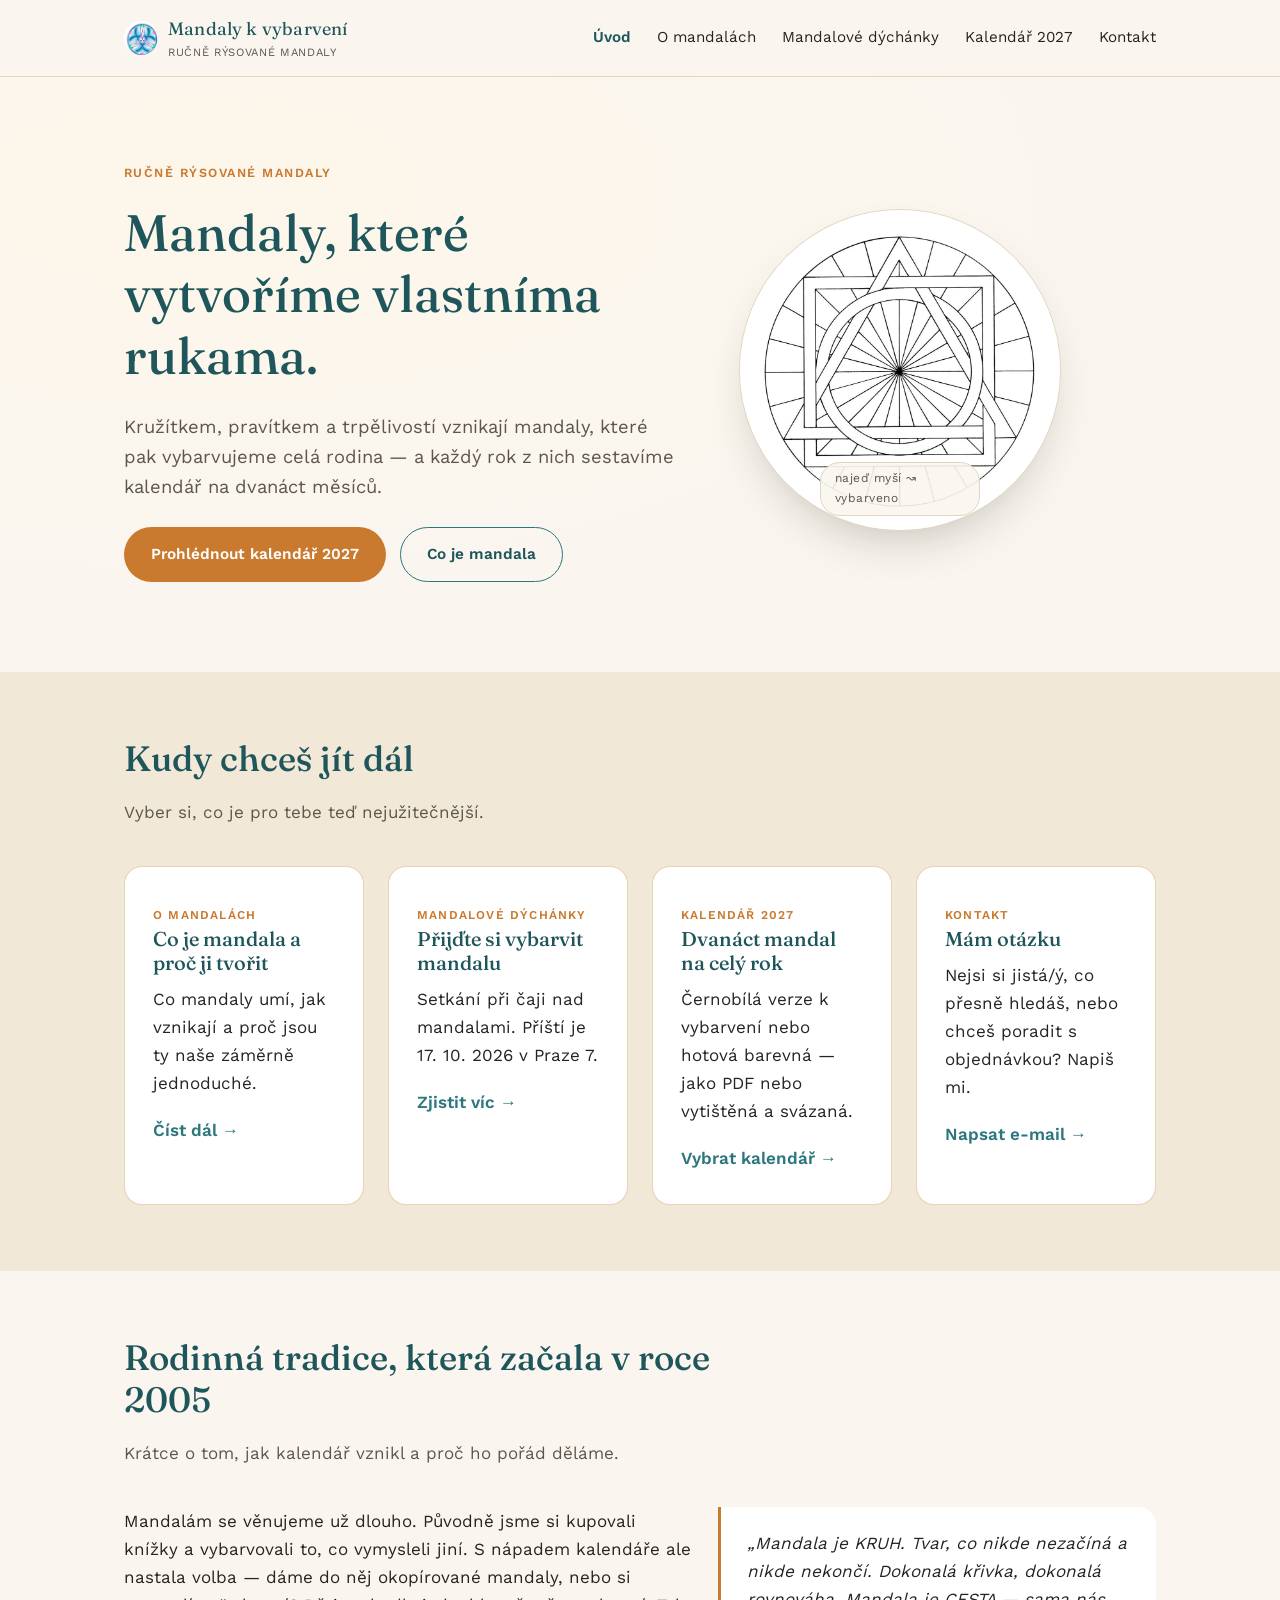
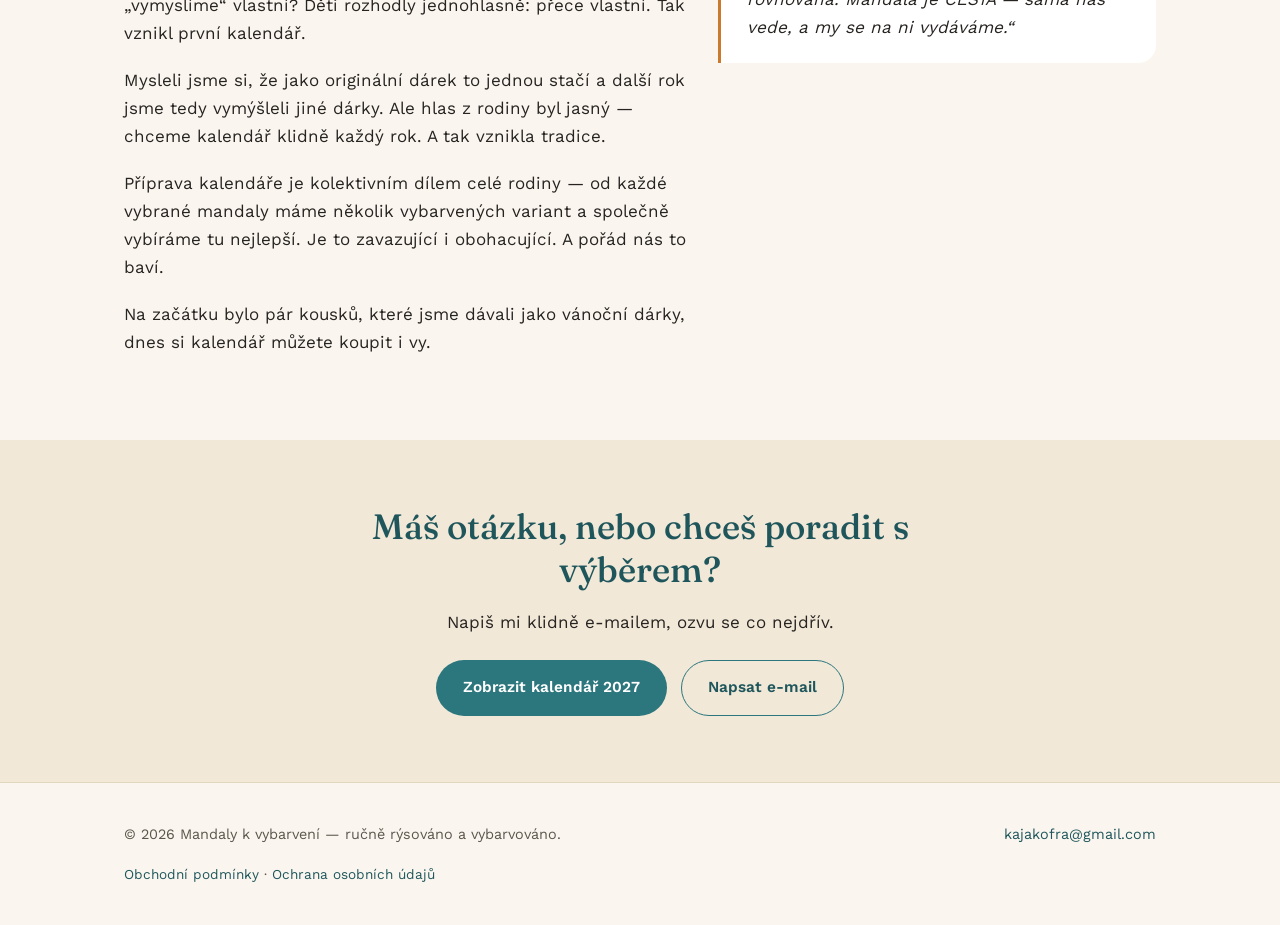
==== commit 8b51846c: "Hostovat písma přímo na webu místo Google Fonts, upravit zásady ochrany údajů Co-Authored-By: Claude" ====
--- a/index.html
+++ b/index.html
@@ -5,9 +5,8 @@
 <meta name="viewport" content="width=device-width, initial-scale=1.0">
 <title>Mandaly k vybarvení — ručně rýsované mandaly a kalendář 2027</title>
 <meta name="description" content="Ručně rýsované mandaly k vybarvení a rodinný kalendář mandal na rok 2027 — černobílá verze k vybarvení nebo hotová barevná, jako PDF nebo vytištěná.">
-<link rel="preconnect" href="https://fonts.googleapis.com">
-<link rel="preconnect" href="https://fonts.gstatic.com" crossorigin>
-<link href="https://fonts.googleapis.com/css2?family=Fraunces:opsz,wght@9..144,400;9..144,500;9..144,600&family=Work+Sans:wght@400;500;600&display=swap" rel="stylesheet">
+<link rel="preload" href="assets/fonts/fraunces-latin.woff2" as="font" type="font/woff2" crossorigin>
+<link rel="preload" href="assets/fonts/worksans-latin.woff2" as="font" type="font/woff2" crossorigin>
 <link rel="stylesheet" href="assets/style.css">
 </head>
 <body>
--- a/assets/style.css
+++ b/assets/style.css
@@ -1,3 +1,37 @@
+/* Self-hosted fonts (SIL OFL, see fonts/LICENSE.txt) */
+@font-face {
+  font-family: 'Fraunces';
+  font-style: normal;
+  font-weight: 400 600;
+  font-display: swap;
+  src: url(fonts/fraunces-latin-ext.woff2) format('woff2');
+  unicode-range: U+0100-02BA, U+02BD-02C5, U+02C7-02CC, U+02CE-02D7, U+02DD-02FF, U+0304, U+0308, U+0329, U+1D00-1DBF, U+1E00-1E9F, U+1EF2-1EFF, U+2020, U+20A0-20AB, U+20AD-20C0, U+2113, U+2C60-2C7F, U+A720-A7FF;
+}
+@font-face {
+  font-family: 'Fraunces';
+  font-style: normal;
+  font-weight: 400 600;
+  font-display: swap;
+  src: url(fonts/fraunces-latin.woff2) format('woff2');
+  unicode-range: U+0000-00FF, U+0131, U+0152-0153, U+02BB-02BC, U+02C6, U+02DA, U+02DC, U+0304, U+0308, U+0329, U+2000-206F, U+20AC, U+2122, U+2191, U+2193, U+2212, U+2215, U+FEFF, U+FFFD;
+}
+@font-face {
+  font-family: 'Work Sans';
+  font-style: normal;
+  font-weight: 400 600;
+  font-display: swap;
+  src: url(fonts/worksans-latin-ext.woff2) format('woff2');
+  unicode-range: U+0100-02BA, U+02BD-02C5, U+02C7-02CC, U+02CE-02D7, U+02DD-02FF, U+0304, U+0308, U+0329, U+1D00-1DBF, U+1E00-1E9F, U+1EF2-1EFF, U+2020, U+20A0-20AB, U+20AD-20C0, U+2113, U+2C60-2C7F, U+A720-A7FF;
+}
+@font-face {
+  font-family: 'Work Sans';
+  font-style: normal;
+  font-weight: 400 600;
+  font-display: swap;
+  src: url(fonts/worksans-latin.woff2) format('woff2');
+  unicode-range: U+0000-00FF, U+0131, U+0152-0153, U+02BB-02BC, U+02C6, U+02DA, U+02DC, U+0304, U+0308, U+0329, U+2000-206F, U+20AC, U+2122, U+2191, U+2193, U+2212, U+2215, U+FEFF, U+FFFD;
+}
+
 :root {
   --bg: #faf6ef;
   --bg-soft: #f1e8d8;
@@ -316,6 +350,8 @@
 
 .event-facts p { margin: 0; }
 .event-facts a { font-size: 0.9rem; }
+.event-note { margin: 26px 0 0; color: var(--ink-soft); }
+.event-privacy { margin: 18px 0 0; font-size: 0.82rem; color: var(--ink-faint); }
 
 @media (max-width: 700px) {
   .event { padding: 26px 22px; }
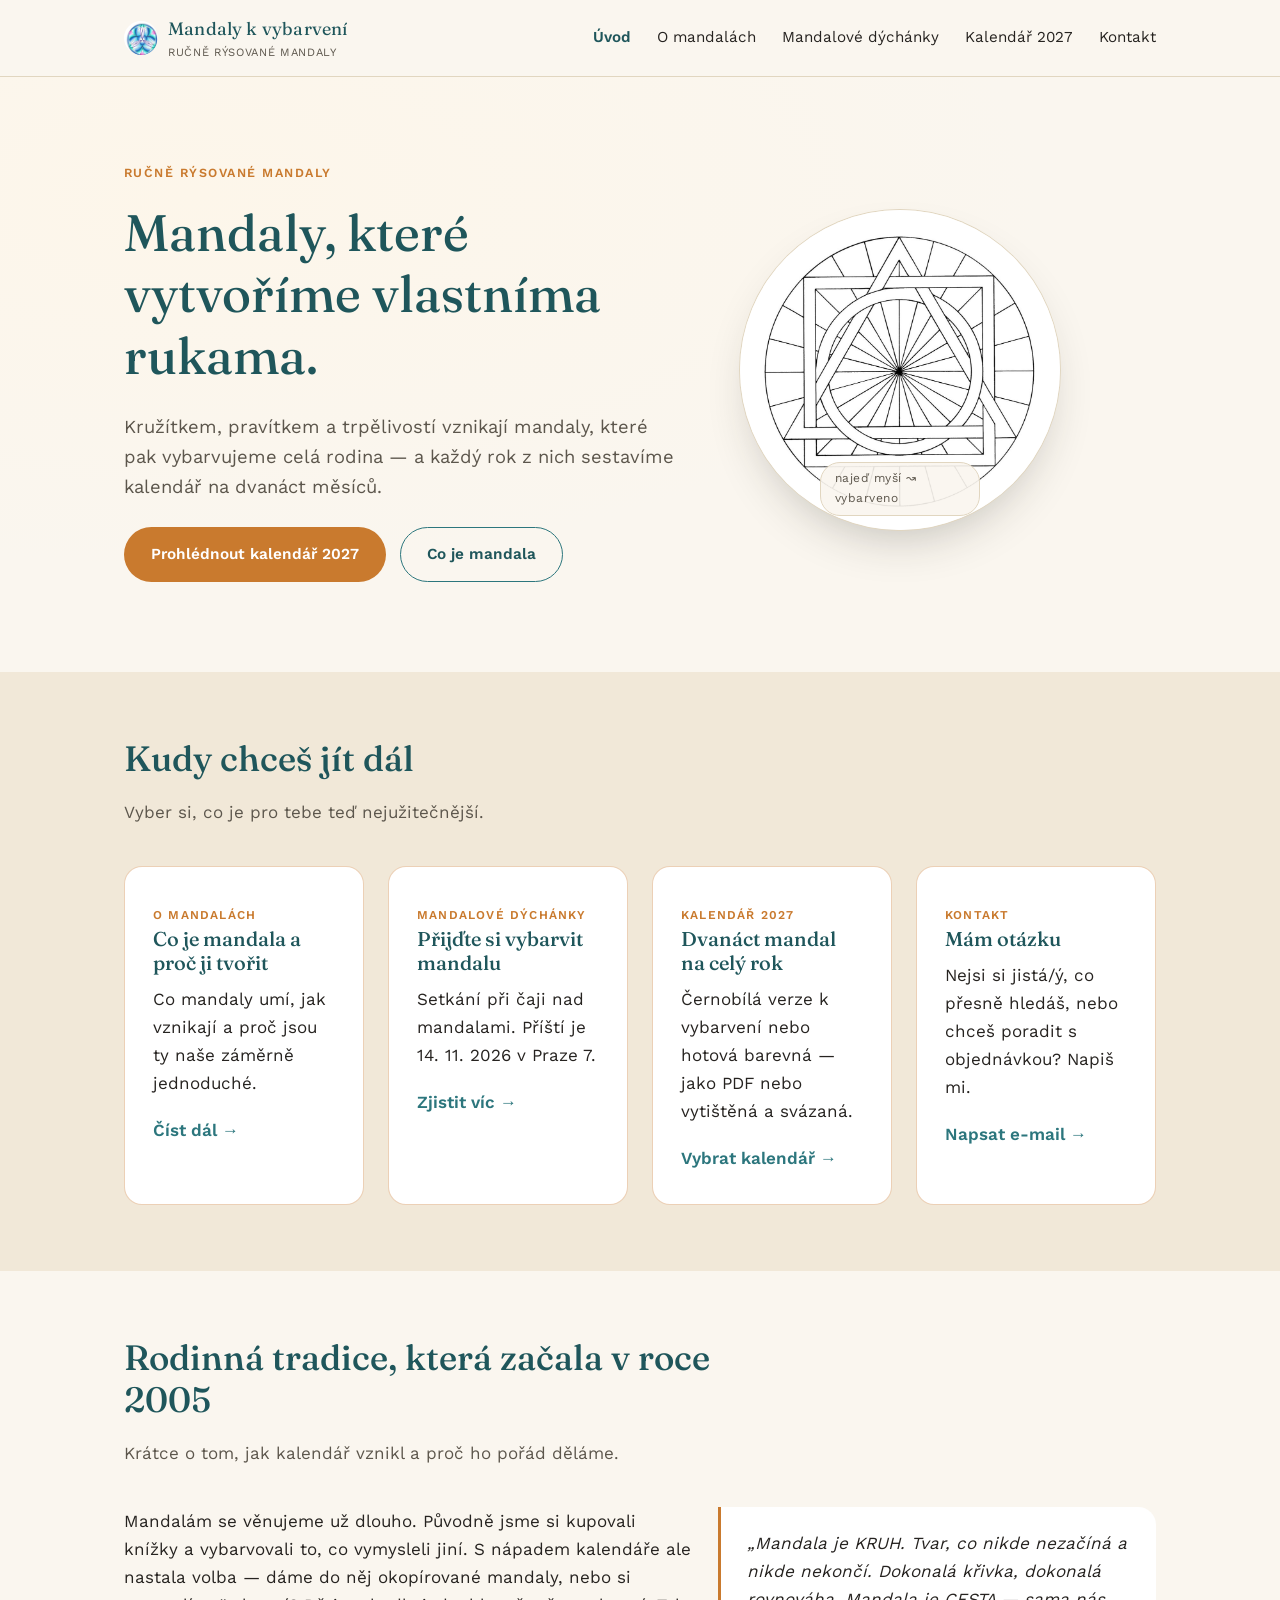
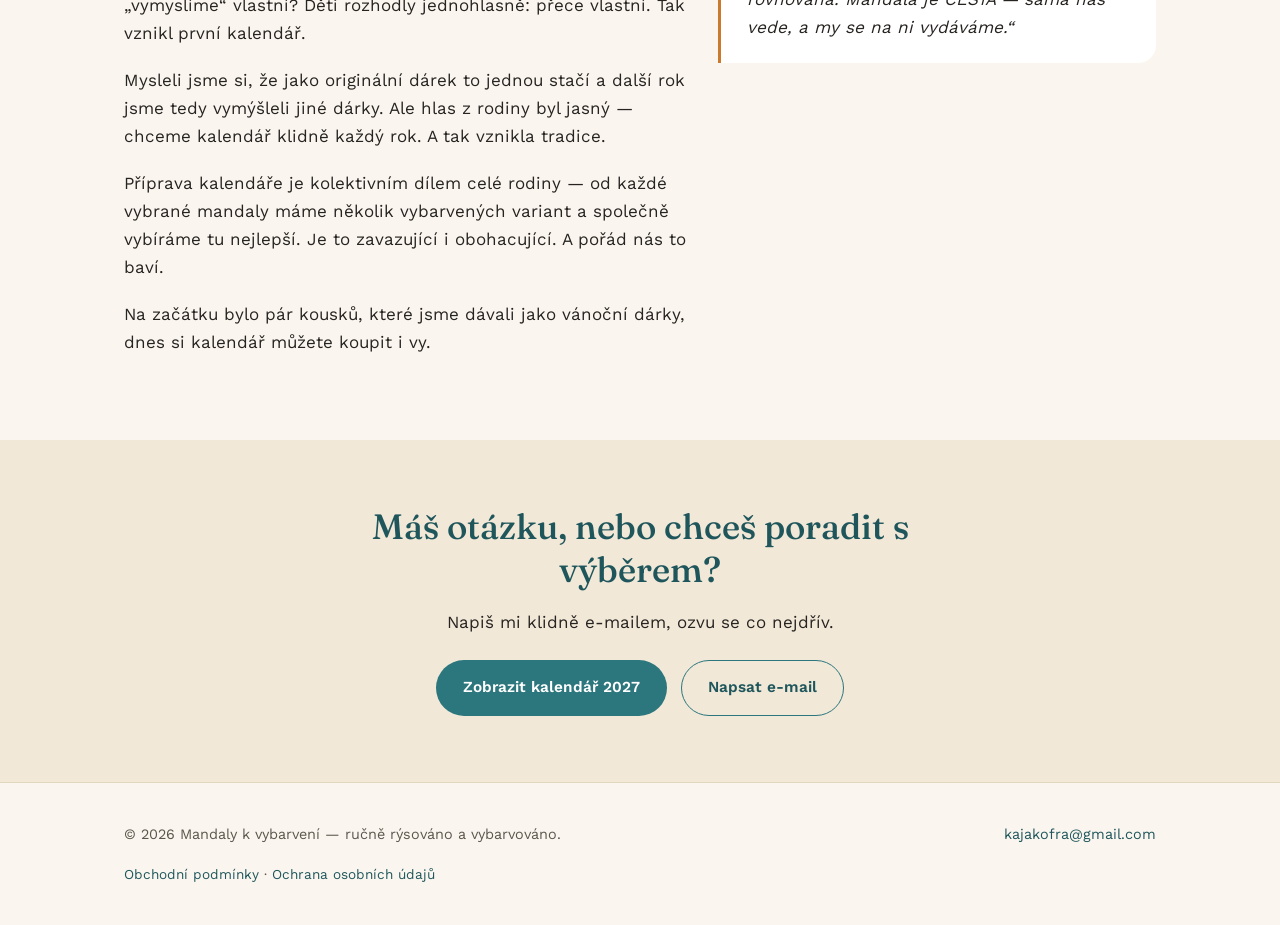
==== commit bb7b2ad4: "Dýchánky: termín 14. 11. 2026, první reference a nové fotky Co-Authored-By: Claude Sonnet 5.5 <norep" ====
--- a/index.html
+++ b/index.html
@@ -68,7 +68,7 @@
       <a class="path-card" href="dychanky.html">
         <span class="kicker">Mandalové dýchánky</span>
         <h3>Přijďte si vybarvit mandalu</h3>
-        <p>Setkání při čaji nad mandalami. Příští je 17. 10. 2026 v Praze 7.</p>
+        <p>Setkání při čaji nad mandalami. Příští je 14. 11. 2026 v Praze 7.</p>
         <span class="arrow">Zjistit víc →</span>
       </a>
       <a class="path-card" href="kalendar.html">
--- a/assets/style.css
+++ b/assets/style.css
@@ -409,6 +409,8 @@
 
 .quote p { font-style: italic; color: var(--ink); margin-bottom: 0; }
 
+.quote-by { margin: 14px 0 0 !important; font-style: normal !important; font-weight: 600; font-size: 0.9rem; color: var(--primary) !important; }
+
 .quote-strip {
   display: grid;
   gap: 18px;
